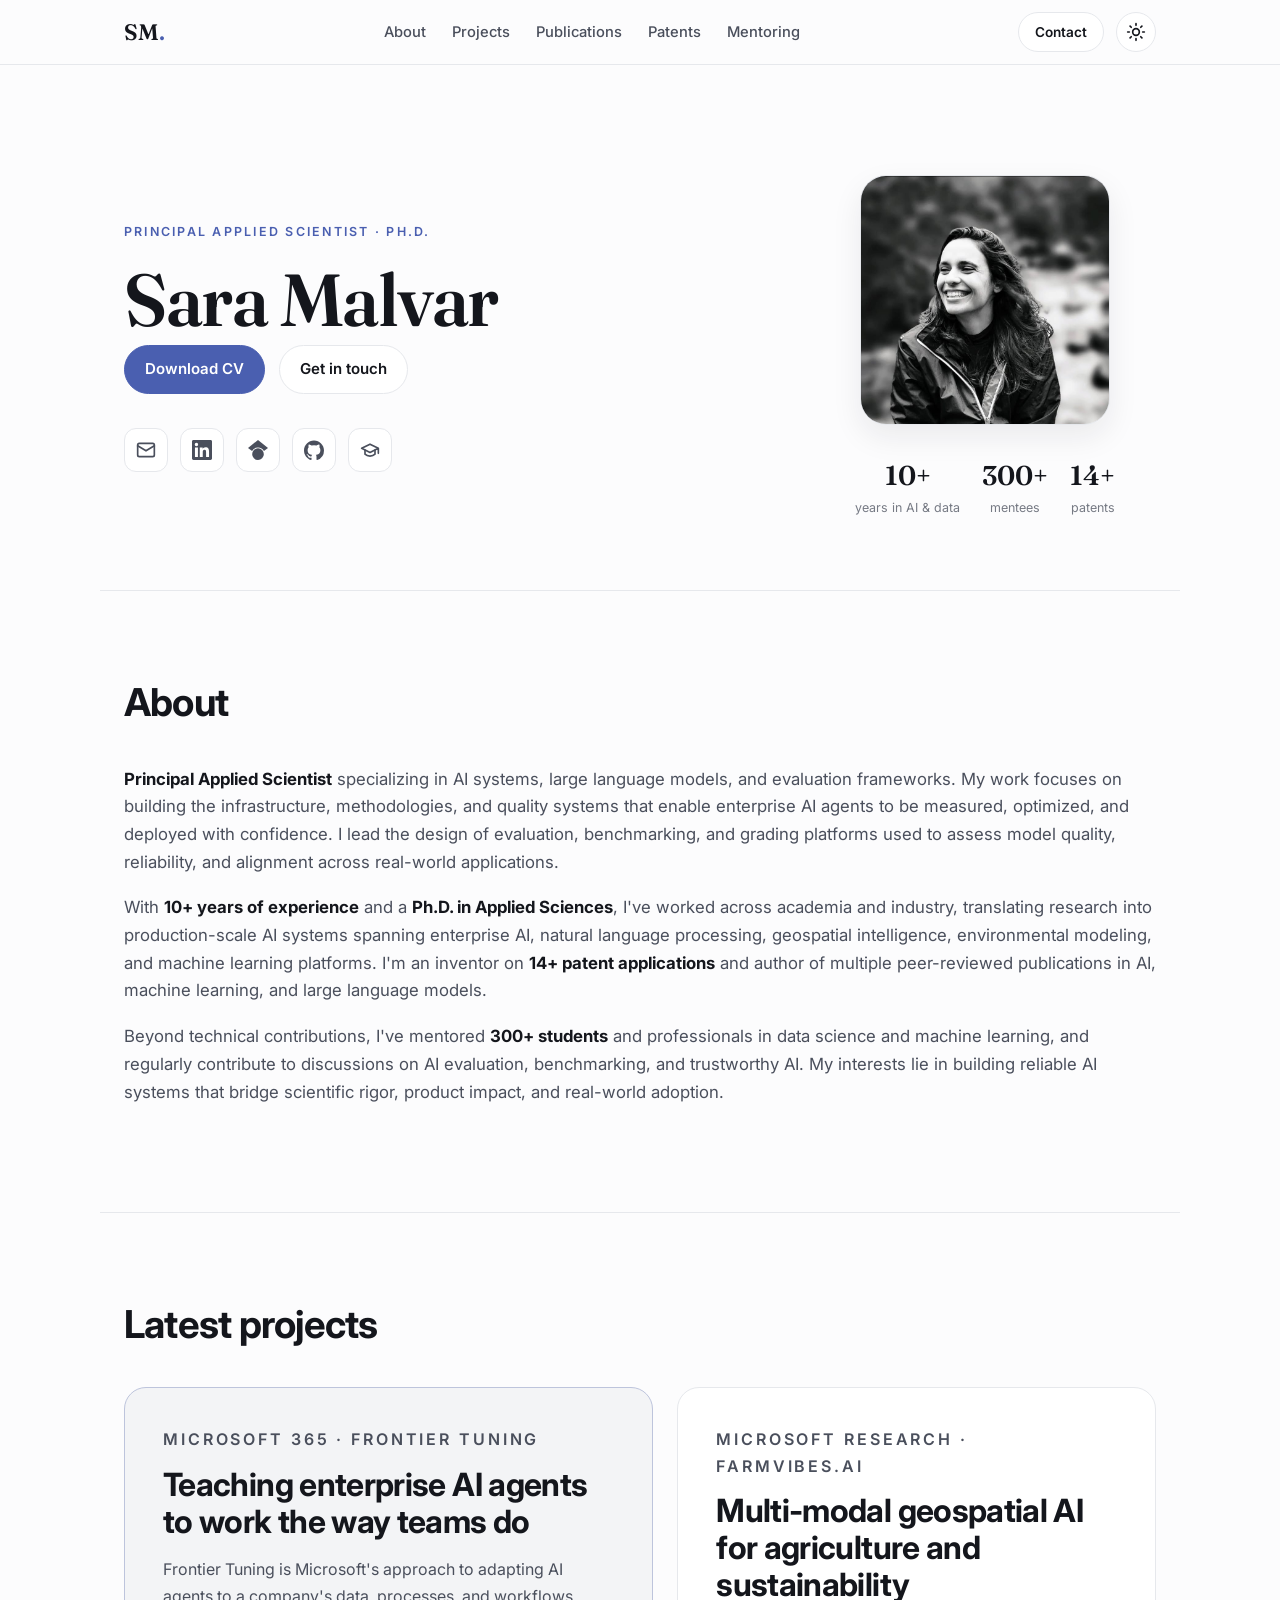
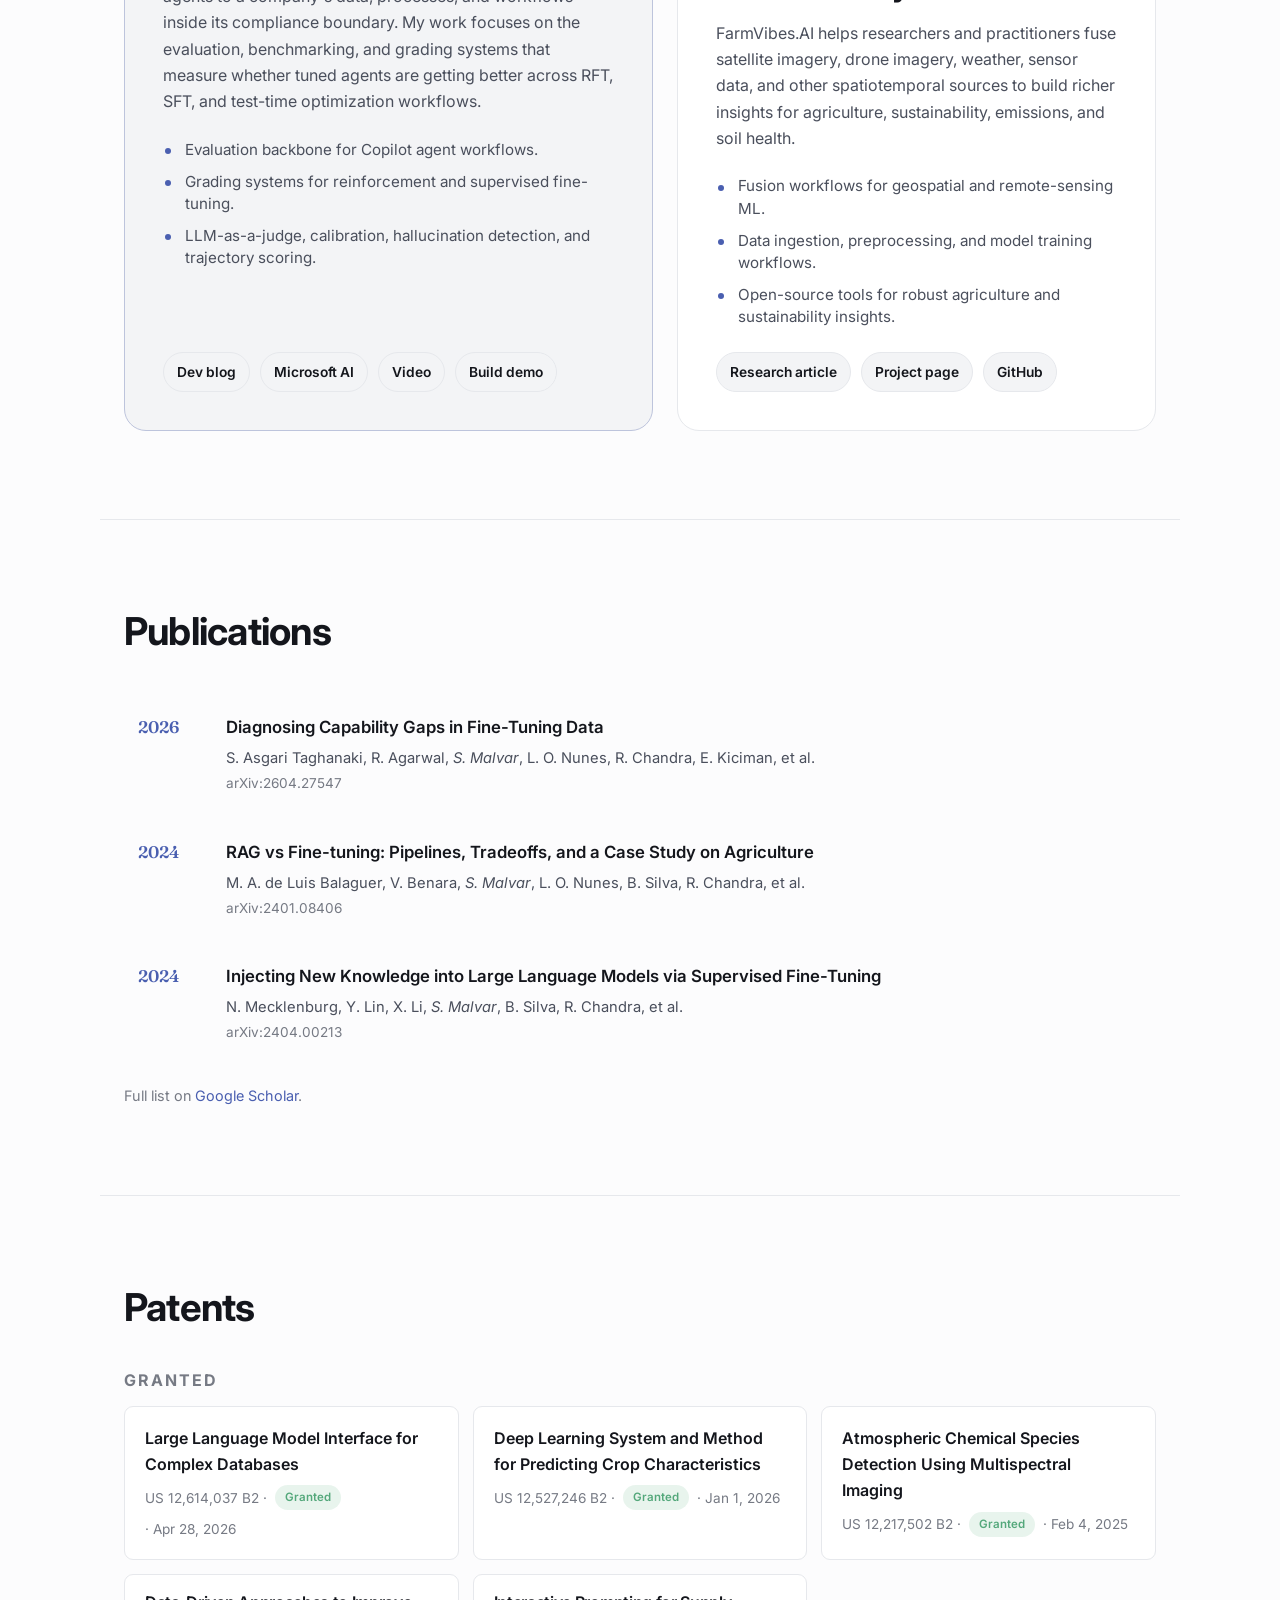
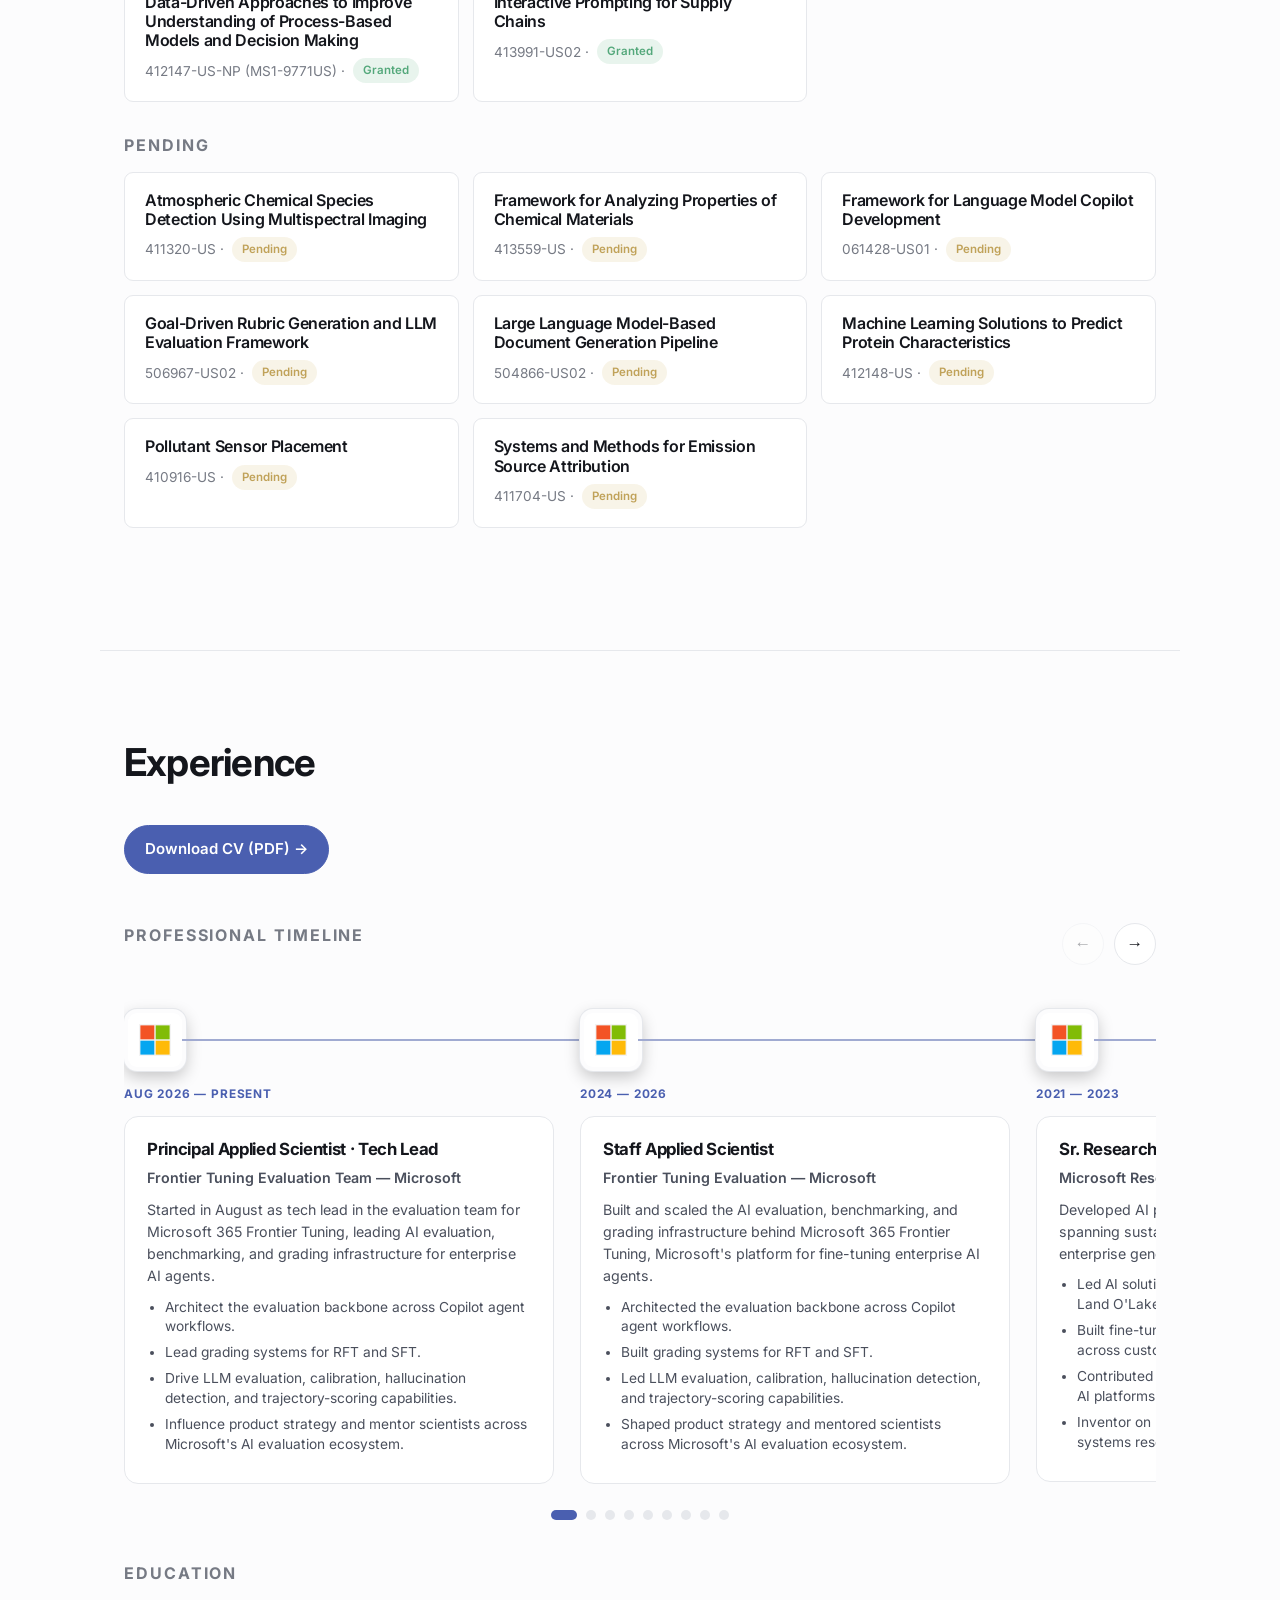
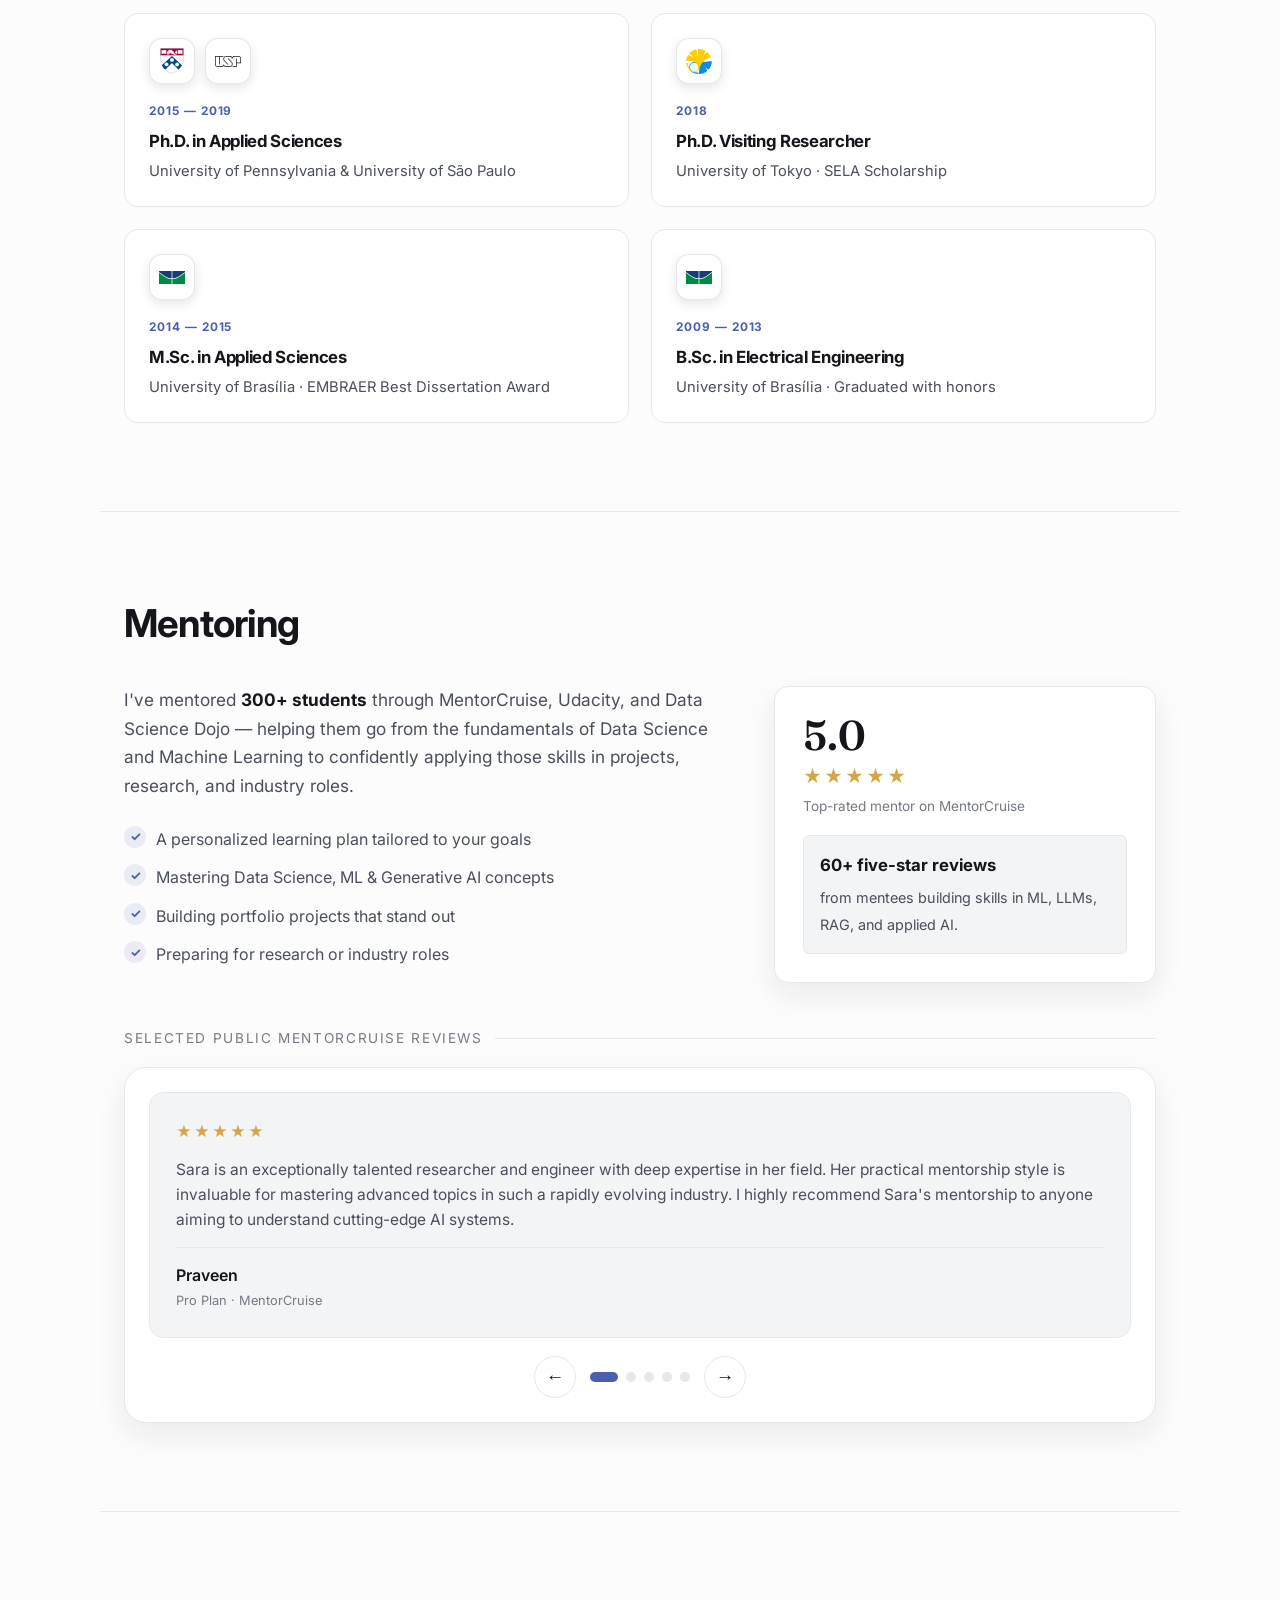
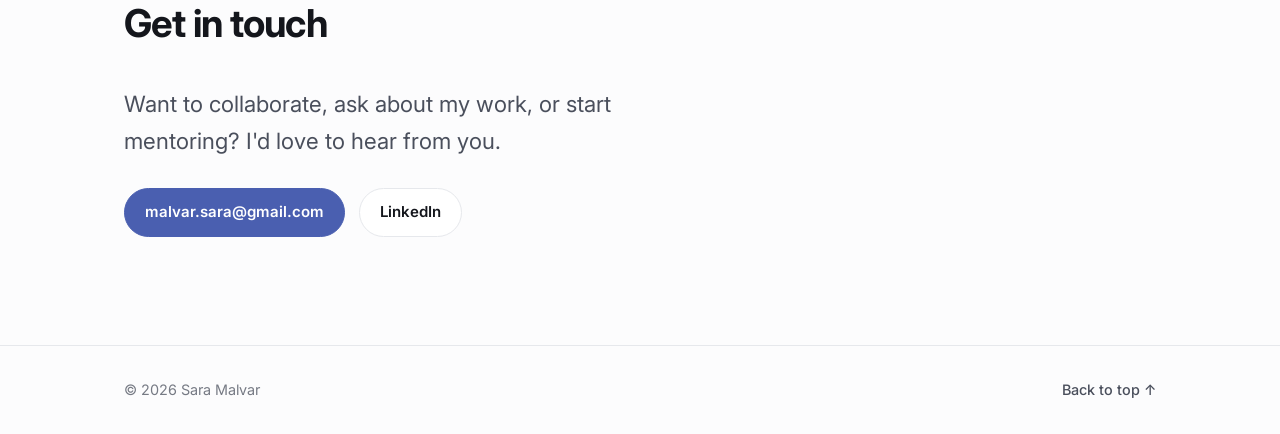
==== index.html @ 5fd1c788 "Correct role timeline dates and move two patents to granted Co-authored-by: Copilot App <223556219+C" ====
<!DOCTYPE html>
<html lang="en" data-theme="dark">
<head>
  <meta charset="UTF-8" />
  <meta name="viewport" content="width=device-width, initial-scale=1.0" />
  <meta name="google-site-verification" content="5ZPBHofm8bcnPp0My8h5XWtlugAtZluisLA1LCqNykg" />
  <title>Sara Malvar — Principal Applied Scientist, Ph.D.</title>
  <meta name="description" content="Sara Malvar, Ph.D. — Principal Applied Scientist specializing in AI systems, large language models, and evaluation frameworks. Publications, patents, and mentoring." />
  <meta name="author" content="Sara Malvar" />

  <!-- Open Graph -->
  <meta property="og:title" content="Sara Malvar — Principal Applied Scientist, Ph.D." />
  <meta property="og:description" content="Principal Applied Scientist building evaluation, benchmarking, and grading platforms for enterprise AI agents at Microsoft." />
  <meta property="og:type" content="website" />
  <meta property="og:url" content="https://saramalvar.github.io/" />

  <link rel="preconnect" href="https://fonts.googleapis.com" />
  <link rel="preconnect" href="https://fonts.gstatic.com" crossorigin />
  <link href="https://fonts.googleapis.com/css2?family=Inter:wght@400;500;600;700;800&family=Fraunces:opsz,wght@9..144,500;9..144,600&display=swap" rel="stylesheet" />
  <link rel="icon" type="image/svg+xml" href="assets/favicon.svg" />
  <link rel="stylesheet" href="styles.css" />
</head>
<body>
  <a class="skip-link" href="#main">Skip to content</a>

  <header class="nav" id="top">
    <div class="container nav__inner">
      <a href="#top" class="nav__brand">SM<span class="nav__dot">.</span></a>
      <nav class="nav__links" aria-label="Primary">
        <a href="#about">About</a>
        <a href="#projects">Projects</a>
        <a href="#publications">Publications</a>
        <a href="#patents">Patents</a>
        <a href="#mentoring">Mentoring</a>
      </nav>
      <div class="nav__actions">
        <a class="btn btn--small" href="#contact">Contact</a>
        <button id="theme-toggle" class="theme-toggle" aria-label="Toggle dark / light theme" title="Toggle theme">
          <svg class="icon-sun" viewBox="0 0 24 24" width="20" height="20" fill="none" stroke="currentColor" stroke-width="2" stroke-linecap="round"><circle cx="12" cy="12" r="4"/><path d="M12 2v2M12 20v2M2 12h2M20 12h2M4.9 4.9l1.4 1.4M17.7 17.7l1.4 1.4M19.1 4.9l-1.4 1.4M6.3 17.7l-1.4 1.4"/></svg>
          <svg class="icon-moon" viewBox="0 0 24 24" width="20" height="20" fill="none" stroke="currentColor" stroke-width="2" stroke-linecap="round" stroke-linejoin="round"><path d="M21 12.8A9 9 0 1 1 11.2 3a7 7 0 0 0 9.8 9.8z"/></svg>
        </button>
        <button id="nav-burger" class="nav__burger" aria-label="Open menu" aria-expanded="false"><span></span><span></span><span></span></button>
      </div>
    </div>
  </header>

  <main id="main">
    <!-- HERO -->
    <section class="hero container">
      <div class="hero__text">
        <p class="eyebrow">Principal Applied Scientist · Ph.D.</p>
        <h1 class="hero__title">Sara Malvar</h1>
        <div class="hero__cta">
          <a class="btn btn--primary" href="assets/SaraMalvar-Resume.pdf" target="_blank" rel="noopener">Download CV</a>
          <a class="btn" href="#contact">Get in touch</a>
        </div>
        <ul class="socials" aria-label="Social links">
          <li><a href="mailto:malvar.sara@gmail.com" title="Email" aria-label="Email">
            <svg viewBox="0 0 24 24" width="20" height="20" fill="none" stroke="currentColor" stroke-width="2" stroke-linecap="round" stroke-linejoin="round"><rect x="2" y="4" width="20" height="16" rx="2"/><path d="m2 7 10 6 10-6"/></svg></a></li>
          <li><a href="https://www.linkedin.com/in/saramalvar/" target="_blank" rel="noopener" title="LinkedIn" aria-label="LinkedIn">
            <svg viewBox="0 0 24 24" width="20" height="20" fill="currentColor"><path d="M20.45 20.45h-3.56v-5.57c0-1.33-.02-3.04-1.85-3.04-1.85 0-2.14 1.45-2.14 2.94v5.67H9.34V9h3.42v1.56h.05c.48-.9 1.64-1.85 3.37-1.85 3.6 0 4.27 2.37 4.27 5.46v6.28zM5.34 7.43a2.06 2.06 0 1 1 0-4.13 2.06 2.06 0 0 1 0 4.13zM7.12 20.45H3.55V9h3.57v11.45zM22.22 0H1.77C.79 0 0 .77 0 1.72v20.56C0 23.23.79 24 1.77 24h20.45c.98 0 1.78-.77 1.78-1.72V1.72C24 .77 23.2 0 22.22 0z"/></svg></a></li>
          <li><a href="https://scholar.google.com/citations?user=9xfCGlIAAAAJ" target="_blank" rel="noopener" title="Google Scholar" aria-label="Google Scholar">
            <svg viewBox="0 0 24 24" width="20" height="20" fill="currentColor"><path d="M12 24a7 7 0 1 1 0-14 7 7 0 0 1 0 14zm0-24L0 9.5l4.84 3.77A8 8 0 0 1 12 9a8 8 0 0 1 7.16 4.27L24 9.5z"/></svg></a></li>
          <li><a href="https://github.com/saramalvar" target="_blank" rel="noopener" title="GitHub" aria-label="GitHub">
            <svg viewBox="0 0 24 24" width="20" height="20" fill="currentColor"><path d="M12 .5C5.37.5 0 5.87 0 12.5c0 5.3 3.44 9.8 8.21 11.39.6.11.82-.26.82-.58v-2.03c-3.34.73-4.04-1.61-4.04-1.61-.55-1.39-1.34-1.76-1.34-1.76-1.09-.75.08-.73.08-.73 1.21.09 1.84 1.24 1.84 1.24 1.07 1.84 2.81 1.31 3.5 1 .11-.78.42-1.31.76-1.61-2.67-.3-5.47-1.34-5.47-5.95 0-1.31.47-2.39 1.24-3.23-.13-.31-.54-1.53.12-3.18 0 0 1.01-.32 3.3 1.23a11.5 11.5 0 0 1 6 0c2.29-1.55 3.3-1.23 3.3-1.23.66 1.65.25 2.87.12 3.18.77.84 1.23 1.92 1.23 3.23 0 4.62-2.81 5.64-5.49 5.94.43.37.81 1.1.81 2.22v3.29c0 .32.22.7.83.58A12.01 12.01 0 0 0 24 12.5C24 5.87 18.63.5 12 .5z"/></svg></a></li>
          <li><a href="https://mentorcruise.com/mentor/SaraMalvar/" target="_blank" rel="noopener" title="MentorCruise" aria-label="MentorCruise">
            <svg viewBox="0 0 24 24" width="20" height="20" fill="none" stroke="currentColor" stroke-width="2" stroke-linecap="round" stroke-linejoin="round"><path d="M22 10v6M2 10l10-5 10 5-10 5z"/><path d="M6 12v5c3 3 9 3 12 0v-5"/></svg></a></li>
        </ul>
      </div>
      <div class="hero__media">
        <div class="avatar">
          <img src="assets/prof_pic.jpg" alt="Sara Malvar" onerror="this.style.display='none';this.parentNode.classList.add('avatar--placeholder')" />
          <span class="avatar__fallback">SM</span>
        </div>
        <ul class="stats">
          <li><strong>10+</strong><span>years in AI &amp; data</span></li>
          <li><strong>300+</strong><span>mentees</span></li>
          <li><strong>14+</strong><span>patents</span></li>
        </ul>
      </div>
    </section>

    <!-- ABOUT -->
    <section id="about" class="section container">
      <div class="section__head">
        <h2>About</h2>
      </div>
      <div class="about">
        <div class="about__lead">
          <p>
            <strong>Principal Applied Scientist</strong> specializing in AI systems, large language
            models, and evaluation frameworks. My work focuses on building the
            infrastructure, methodologies, and quality systems that enable enterprise AI
            agents to be measured, optimized, and deployed with confidence. I lead the
            design of evaluation, benchmarking, and grading platforms used to assess model
            quality, reliability, and alignment across real-world applications.
          </p>
          <p>
            With <strong>10+ years of experience</strong> and a <strong>Ph.D. in Applied
            Sciences</strong>, I've worked across academia and industry, translating
            research into production-scale AI systems spanning enterprise AI, natural
            language processing, geospatial intelligence, environmental modeling, and
            machine learning platforms. I'm an inventor on <strong>14+ patent
            applications</strong> and author of multiple peer-reviewed publications in AI,
            machine learning, and large language models.
          </p>
          <p>
            Beyond technical contributions, I've mentored <strong>300+ students</strong>
            and professionals in data science and machine learning, and regularly
            contribute to discussions on AI evaluation, benchmarking, and trustworthy AI.
            My interests lie in building reliable AI systems that bridge scientific rigor,
            product impact, and real-world adoption.
          </p>
        </div>
      </div>
    </section>

    <!-- PROJECTS -->
    <section id="projects" class="section container">
      <div class="section__head">
        <h2>Latest projects</h2>
      </div>
      <div class="project-showcase">
        <article class="project-card project-card--primary">
          <p class="eyebrow">Microsoft 365 · Frontier Tuning</p>
          <h3>Teaching enterprise AI agents to work the way teams do</h3>
          <p>
            Frontier Tuning is Microsoft's approach to adapting AI agents to a company's
            data, processes, and workflows inside its compliance boundary. My work focuses
            on the evaluation, benchmarking, and grading systems that measure whether tuned
            agents are getting better across RFT, SFT, and test-time optimization workflows.
          </p>
          <ul class="project-card__bullets">
            <li>Evaluation backbone for Copilot agent workflows.</li>
            <li>Grading systems for reinforcement and supervised fine-tuning.</li>
            <li>LLM-as-a-judge, calibration, hallucination detection, and trajectory scoring.</li>
          </ul>
          <div class="project-card__links">
            <a href="https://devblogs.microsoft.com/microsoft365dev/frontier-tuning-teaching-ai-to-work-the-way-you-do/" target="_blank" rel="noopener">Dev blog</a>
            <a href="https://microsoft.ai/models/microsoft-frontier-tuning/" target="_blank" rel="noopener">Microsoft AI</a>
            <a href="https://www.youtube.com/watch?v=I-ej54mJHJk" target="_blank" rel="noopener">Video</a>
            <a href="https://www.youtube.com/watch?v=4-nrs2MvZzA&t=53s" target="_blank" rel="noopener">Build demo</a>
          </div>
        </article>

        <article class="project-card">
          <p class="eyebrow">Microsoft Research · FarmVibes.AI</p>
          <h3>Multi-modal geospatial AI for agriculture and sustainability</h3>
          <p>
            FarmVibes.AI helps researchers and practitioners fuse satellite imagery,
            drone imagery, weather, sensor data, and other spatiotemporal sources to
            build richer insights for agriculture, sustainability, emissions, and soil
            health.
          </p>
          <ul class="project-card__bullets">
            <li>Fusion workflows for geospatial and remote-sensing ML.</li>
            <li>Data ingestion, preprocessing, and model training workflows.</li>
            <li>Open-source tools for robust agriculture and sustainability insights.</li>
          </ul>
          <div class="project-card__links">
            <a href="https://www.microsoft.com/en-us/research/articles/farmvibes-ai/" target="_blank" rel="noopener">Research article</a>
            <a href="https://www.microsoft.com/en-us/research/project/project-farmvibes/" target="_blank" rel="noopener">Project page</a>
            <a href="https://github.com/microsoft/farmvibes-ai" target="_blank" rel="noopener">GitHub</a>
          </div>
        </article>
      </div>
    </section>

    <!-- PUBLICATIONS -->
    <section id="publications" class="section container">
      <div class="section__head">
        <h2>Publications</h2>
      </div>
      <ol class="pubs" reversed>
        <li class="pub">
          <span class="pub__year">2026</span>
          <div class="pub__body">
            <a class="pub__title" href="https://doi.org/10.48550/arXiv.2604.27547" target="_blank" rel="noopener">Diagnosing Capability Gaps in Fine-Tuning Data</a>
            <p class="pub__authors">S. Asgari Taghanaki, R. Agarwal, <em>S. Malvar</em>, L. O. Nunes, R. Chandra, E. Kiciman, et al.</p>
            <p class="pub__venue">arXiv:2604.27547</p>
          </div>
        </li>
        <li class="pub">
          <span class="pub__year">2024</span>
          <div class="pub__body">
            <a class="pub__title" href="https://doi.org/10.48550/arXiv.2401.08406" target="_blank" rel="noopener">RAG vs Fine-tuning: Pipelines, Tradeoffs, and a Case Study on Agriculture</a>
            <p class="pub__authors">M. A. de Luis Balaguer, V. Benara, <em>S. Malvar</em>, L. O. Nunes, B. Silva, R. Chandra, et al.</p>
            <p class="pub__venue">arXiv:2401.08406</p>
          </div>
        </li>
        <li class="pub">
          <span class="pub__year">2024</span>
          <div class="pub__body">
            <a class="pub__title" href="https://doi.org/10.48550/arXiv.2404.00213" target="_blank" rel="noopener">Injecting New Knowledge into Large Language Models via Supervised Fine-Tuning</a>
            <p class="pub__authors">N. Mecklenburg, Y. Lin, X. Li, <em>S. Malvar</em>, B. Silva, R. Chandra, et al.</p>
            <p class="pub__venue">arXiv:2404.00213</p>
          </div>
        </li>
      </ol>
      <p class="muted">Full list on <a href="https://scholar.google.com/citations?user=9xfCGlIAAAAJ" target="_blank" rel="noopener">Google Scholar</a>.</p>
    </section>

    <!-- PATENTS -->
    <section id="patents" class="section container">
      <div class="section__head">
        <h2>Patents</h2>
      </div>
      <div class="patents-group">
        <h3 class="patents-group__title">Granted</h3>
        <ul class="patents">
          <li class="patent">
            <a class="patent__title" href="https://patents.google.com/patent/US12614037B2/en" target="_blank" rel="noopener">Large Language Model Interface for Complex Databases</a>
            <p class="patent__meta">US 12,614,037 B2 · <span class="badge">Granted</span> · Apr 28, 2026</p>
          </li>
          <li class="patent">
            <a class="patent__title" href="https://patents.google.com/patent/US12527246B2/en" target="_blank" rel="noopener">Deep Learning System and Method for Predicting Crop Characteristics</a>
            <p class="patent__meta">US 12,527,246 B2 · <span class="badge">Granted</span> · Jan 1, 2026</p>
          </li>
          <li class="patent">
            <a class="patent__title" href="https://patents.google.com/patent/US12217502B2/en" target="_blank" rel="noopener">Atmospheric Chemical Species Detection Using Multispectral Imaging</a>
            <p class="patent__meta">US 12,217,502 B2 · <span class="badge">Granted</span> · Feb 4, 2025</p>
          </li>
          <li class="patent">
            <h3 class="patent__title">Data-Driven Approaches to Improve Understanding of Process-Based Models and Decision Making</h3>
            <p class="patent__meta">412147-US-NP (MS1-9771US) · <span class="badge">Granted</span></p>
          </li>
          <li class="patent">
            <h3 class="patent__title">Interactive Prompting for Supply Chains</h3>
            <p class="patent__meta">413991-US02 · <span class="badge">Granted</span></p>
          </li>
        </ul>
      </div>

      <div class="patents-group">
        <h3 class="patents-group__title">Pending</h3>
        <ul class="patents">
          <li class="patent">
            <h3 class="patent__title">Atmospheric Chemical Species Detection Using Multispectral Imaging</h3>
            <p class="patent__meta">411320-US · <span class="badge badge--pending">Pending</span></p>
          </li>
          <li class="patent">
            <h3 class="patent__title">Framework for Analyzing Properties of Chemical Materials</h3>
            <p class="patent__meta">413559-US · <span class="badge badge--pending">Pending</span></p>
          </li>
          <li class="patent">
            <h3 class="patent__title">Framework for Language Model Copilot Development</h3>
            <p class="patent__meta">061428-US01 · <span class="badge badge--pending">Pending</span></p>
          </li>
          <li class="patent">
            <h3 class="patent__title">Goal-Driven Rubric Generation and LLM Evaluation Framework</h3>
            <p class="patent__meta">506967-US02 · <span class="badge badge--pending">Pending</span></p>
          </li>
          <li class="patent">
            <h3 class="patent__title">Large Language Model-Based Document Generation Pipeline</h3>
            <p class="patent__meta">504866-US02 · <span class="badge badge--pending">Pending</span></p>
          </li>
          <li class="patent">
            <h3 class="patent__title">Machine Learning Solutions to Predict Protein Characteristics</h3>
            <p class="patent__meta">412148-US · <span class="badge badge--pending">Pending</span></p>
          </li>
          <li class="patent">
            <h3 class="patent__title">Pollutant Sensor Placement</h3>
            <p class="patent__meta">410916-US · <span class="badge badge--pending">Pending</span></p>
          </li>
          <li class="patent">
            <h3 class="patent__title">Systems and Methods for Emission Source Attribution</h3>
            <p class="patent__meta">411704-US · <span class="badge badge--pending">Pending</span></p>
          </li>
        </ul>
      </div>
    </section>

    <!-- EXPERIENCE -->
    <section id="cv" class="section container">
      <div class="section__head">
        <h2>Experience</h2>
      </div>
      <a class="btn btn--primary cv__download" href="assets/SaraMalvar-Resume.pdf" target="_blank" rel="noopener">Download CV (PDF) →</a>

      <div class="experience-slider" data-experience-slider>
        <div class="experience-slider__top">
          <h3 class="cv__subhead">Professional timeline</h3>
          <div class="experience-slider__controls" aria-label="Experience timeline controls">
            <button class="timeline-btn" type="button" data-slider-prev aria-label="Previous experience">←</button>
            <button class="timeline-btn" type="button" data-slider-next aria-label="Next experience">→</button>
          </div>
        </div>
        <div class="experience-slider__viewport" tabindex="0" aria-label="Scrollable experience timeline">
          <div class="experience-slider__track">
            <article class="experience-slide">
              <div class="experience-slide__marker"><span class="logo-chip"><img src="assets/logos/microsoft.svg" alt="Microsoft logo" /></span></div>
              <span class="experience-slide__date">Aug 2026 — Present</span>
              <div class="experience-slide__card">
                <h3>Principal Applied Scientist · Tech Lead</h3>
                <p class="experience-slide__org">Frontier Tuning Evaluation Team — Microsoft</p>
                <p>Started in August as tech lead in the evaluation team for Microsoft 365 Frontier Tuning, leading AI evaluation, benchmarking, and grading infrastructure for enterprise AI agents.</p>
                <ul class="experience-slide__bullets">
                  <li>Architect the evaluation backbone across Copilot agent workflows.</li>
                  <li>Lead grading systems for RFT and SFT.</li>
                  <li>Drive LLM evaluation, calibration, hallucination detection, and trajectory-scoring capabilities.</li>
                  <li>Influence product strategy and mentor scientists across Microsoft's AI evaluation ecosystem.</li>
                </ul>
              </div>
            </article>
            <article class="experience-slide">
              <div class="experience-slide__marker"><span class="logo-chip"><img src="assets/logos/microsoft.svg" alt="Microsoft logo" /></span></div>
              <span class="experience-slide__date">2024 — 2026</span>
              <div class="experience-slide__card">
                <h3>Staff Applied Scientist</h3>
                <p class="experience-slide__org">Frontier Tuning Evaluation — Microsoft</p>
                <p>Built and scaled the AI evaluation, benchmarking, and grading infrastructure behind Microsoft 365 Frontier Tuning, Microsoft's platform for fine-tuning enterprise AI agents.</p>
                <ul class="experience-slide__bullets">
                  <li>Architected the evaluation backbone across Copilot agent workflows.</li>
                  <li>Built grading systems for RFT and SFT.</li>
                  <li>Led LLM evaluation, calibration, hallucination detection, and trajectory-scoring capabilities.</li>
                  <li>Shaped product strategy and mentored scientists across Microsoft's AI evaluation ecosystem.</li>
                </ul>
              </div>
            </article>
            <article class="experience-slide">
              <div class="experience-slide__marker"><span class="logo-chip"><img src="assets/logos/microsoft.svg" alt="Microsoft Research logo" /></span></div>
              <span class="experience-slide__date">2021 — 2023</span>
              <div class="experience-slide__card">
                <h3>Sr. Research Software Development Engineer</h3>
                <p class="experience-slide__org">Microsoft Research</p>
                <p>Developed AI platforms and machine learning solutions spanning sustainability, scientific discovery, and enterprise generative AI.</p>
                <ul class="experience-slide__bullets">
                  <li>Led AI solutions for Dow Chemical, ITC, Unilever, and Land O'Lakes.</li>
                  <li>Built fine-tuning, RAG, and evaluation systems adopted across customer engagements.</li>
                  <li>Contributed to FarmVibes.AI and large-scale geospatial AI platforms.</li>
                  <li>Inventor on patents and author of peer-reviewed AI systems research.</li>
                </ul>
              </div>
            </article>
            <article class="experience-slide">
              <div class="experience-slide__marker"><span class="logo-chip"><img src="assets/logos/rcgi-mark.png" alt="RCGI logo" /></span></div>
              <span class="experience-slide__date">Jul 2019 — Aug 2021</span>
              <div class="experience-slide__card">
                <h3>Postdoctoral Researcher</h3>
                <p class="experience-slide__org">Research Centre for Gas Innovation</p>
                <p>Applied ML across energy, environment, and materials research: materials discovery, NLP for energy-policy sentiment, seismic imaging, sensor data, and bioprocess optimization. Mentored junior researchers.</p>
              </div>
            </article>
            <article class="experience-slide">
              <div class="experience-slide__marker"><span class="logo-chip"><img src="assets/logos/udacity.svg" alt="Udacity logo" /></span></div>
              <span class="experience-slide__date">2018 — Aug 2024</span>
              <div class="experience-slide__card">
                <h3>Data Science &amp; ML Instructor</h3>
                <p class="experience-slide__org">Udacity · Awari · Alura</p>
                <p>Taught and mentored 300+ students and professionals across ML, deep learning, applied LLMs, and 9 Udacity nanodegrees, plus live webinars and cohort-based instruction.</p>
              </div>
            </article>
            <article class="experience-slide">
              <div class="experience-slide__marker"><span class="logo-chip"><img src="assets/logos/datasciencedojo.png" alt="Data Science Dojo logo" /></span></div>
              <span class="experience-slide__date">2020 — 2024</span>
              <div class="experience-slide__card">
                <h3>Data Science &amp; ML Mentor / Instructor</h3>
                <p class="experience-slide__org">Data Science Dojo</p>
                <p>Mentored and instructed learners in Data Science and Machine Learning courses, helping professionals build practical foundations and apply ML concepts with confidence.</p>
              </div>
            </article>
            <article class="experience-slide">
              <div class="experience-slide__marker"><span class="logo-chip"><img src="assets/logos/tokyo.svg" alt="University of Tokyo logo" /></span></div>
              <span class="experience-slide__date">2018</span>
              <div class="experience-slide__card">
                <h3>Visiting Researcher</h3>
                <p class="experience-slide__org">University of Tokyo · SELA Scholarship</p>
                <p>Conducted international doctoral research in a highly collaborative academic environment, extending the technical depth and global scope of her applied-science research agenda.</p>
              </div>
            </article>
            <article class="experience-slide">
              <div class="experience-slide__marker"><span class="logo-chip"><img src="assets/logos/upenn.svg" alt="University of Pennsylvania logo" /></span></div>
              <span class="experience-slide__date">2015 — 2019</span>
              <div class="experience-slide__card">
                <h3>Ph.D. Researcher</h3>
                <p class="experience-slide__org">University of Pennsylvania · University of São Paulo</p>
                <p>Advanced machine learning and computational research across applied-science problems, bridging academic rigor with production-oriented modeling practices and cross-institution collaboration.</p>
              </div>
            </article>
            <article class="experience-slide">
              <div class="experience-slide__marker"><span class="logo-chip"><img src="assets/logos/ibm.svg" alt="IBM logo" /></span></div>
              <span class="experience-slide__date">Pre-2019</span>
              <div class="experience-slide__card">
                <h3>Technical Specialist – Data Infrastructure for AI &amp; Analytics</h3>
                <p class="experience-slide__org">IBM</p>
                <p>Worked on applied data science and AI initiatives before Microsoft, building experience across analytics, machine learning, and industry-facing technical problem solving.</p>
              </div>
            </article>
          </div>
        </div>
        <div class="experience-slider__dots" data-slider-dots aria-label="Experience timeline pagination"></div>
      </div>

      <h3 class="cv__subhead">Education</h3>
      <div class="edu">
        <article class="edu__card">
          <div class="edu__logos">
            <span class="logo-chip"><img src="assets/logos/upenn.svg" alt="University of Pennsylvania logo" /></span>
            <span class="logo-chip"><img src="assets/logos/usp.svg" alt="University of São Paulo logo" /></span>
          </div>
          <div class="edu__body">
            <span class="edu__years">2015 — 2019</span>
            <h3>Ph.D. in Applied Sciences</h3>
            <p>University of Pennsylvania &amp; University of São Paulo</p>
          </div>
        </article>
        <article class="edu__card">
          <div class="edu__logos">
            <span class="logo-chip"><img src="assets/logos/tokyo.svg" alt="University of Tokyo logo" /></span>
          </div>
          <div class="edu__body">
            <span class="edu__years">2018</span>
            <h3>Ph.D. Visiting Researcher</h3>
            <p>University of Tokyo · SELA Scholarship</p>
          </div>
        </article>
        <article class="edu__card">
          <div class="edu__logos">
            <span class="logo-chip"><img src="assets/logos/unb.svg" alt="University of Brasília logo" /></span>
          </div>
          <div class="edu__body">
            <span class="edu__years">2014 — 2015</span>
            <h3>M.Sc. in Applied Sciences</h3>
            <p>University of Brasília · EMBRAER Best Dissertation Award</p>
          </div>
        </article>
        <article class="edu__card">
          <div class="edu__logos">
            <span class="logo-chip"><img src="assets/logos/unb.svg" alt="University of Brasília logo" /></span>
          </div>
          <div class="edu__body">
            <span class="edu__years">2009 — 2013</span>
            <h3>B.Sc. in Electrical Engineering</h3>
            <p>University of Brasília · Graduated with honors</p>
          </div>
        </article>
      </div>
    </section>

    <!-- MENTORING -->
    <section id="mentoring" class="section container">
      <div class="section__head">
        <h2>Mentoring</h2>
      </div>
      <div class="mentoring">
        <div class="mentoring__text">
          <p>
            I've mentored <strong>300+ students</strong> through MentorCruise, Udacity, and
            Data Science Dojo — helping them go from the fundamentals of Data Science and
            Machine Learning to confidently applying those skills in projects, research, and
            industry roles.
          </p>
          <ul class="check">
            <li>A personalized learning plan tailored to your goals</li>
            <li>Mastering Data Science, ML &amp; Generative AI concepts</li>
            <li>Building portfolio projects that stand out</li>
            <li>Preparing for research or industry roles</li>
          </ul>
        </div>
        <aside class="mentoring__cta" aria-label="MentorCruise rating summary">
          <div class="rating">
            <span class="rating__score">5.0</span>
            <span class="rating__stars" aria-hidden="true">★★★★★</span>
            <span class="rating__label">Top-rated mentor on MentorCruise</span>
          </div>
          <div class="rating__proof">
            <strong>60+ five-star reviews</strong>
            <span>from mentees building skills in ML, LLMs, RAG, and applied AI.</span>
          </div>
        </aside>
      </div>

      <div class="testimonials__intro">
        <span>Selected public MentorCruise reviews</span>
      </div>
      <div class="reviews-carousel" data-reviews-carousel aria-label="Selected public MentorCruise reviews" aria-roledescription="carousel">
        <div class="reviews-carousel__viewport">
          <div class="testimonials reviews-carousel__track">
            <figure class="testimonial reviews-carousel__slide">
              <div class="testimonial__stars" aria-label="5 out of 5 stars">★★★★★</div>
              <blockquote>Sara is an exceptionally talented researcher and engineer with deep expertise in her field. Her practical mentorship style is invaluable for mastering advanced topics in such a rapidly evolving industry. I highly recommend Sara's mentorship to anyone aiming to understand cutting-edge AI systems.</blockquote>
              <figcaption><span class="testimonial__name">Praveen</span><span class="testimonial__role">Pro Plan · MentorCruise</span></figcaption>
            </figure>
            <figure class="testimonial reviews-carousel__slide">
              <div class="testimonial__stars" aria-label="5 out of 5 stars">★★★★★</div>
              <blockquote>Sara is a great mentor. If you want to understand the whole LLM and AI engineering space, you're in good hands. She really knows her way around prompt engineering, RAG, evaluations, and agents pipelines.</blockquote>
              <figcaption><span class="testimonial__name">Maximilian</span><span class="testimonial__role">Product Manager · MentorCruise</span></figcaption>
            </figure>
            <figure class="testimonial reviews-carousel__slide">
              <div class="testimonial__stars" aria-label="5 out of 5 stars">★★★★★</div>
              <blockquote>Sara was an absolutely fantastic mentor. She is a true expert in machine learning and RAG systems and went above and beyond in helping me work through challenging engineering constraints and push a project to completion.</blockquote>
              <figcaption><span class="testimonial__name">Francis</span><span class="testimonial__role">Pro Plan · MentorCruise</span></figcaption>
            </figure>
            <figure class="testimonial reviews-carousel__slide">
              <div class="testimonial__stars" aria-label="5 out of 5 stars">★★★★★</div>
              <blockquote>Sara is an outstanding data science mentor. She helped me through my upskilling, job search, and acceptance negotiation. Now happy in my new job in large part thanks to her.</blockquote>
              <figcaption><span class="testimonial__name">Luka</span><span class="testimonial__role">Standard Plan · MentorCruise</span></figcaption>
            </figure>
            <figure class="testimonial reviews-carousel__slide">
              <div class="testimonial__stars" aria-label="5 out of 5 stars">★★★★★</div>
              <blockquote>Sara is a great Mentor. She has the knowledge, the patience, and I am sure she will help other people to achieve their goals. When I come back, I am not even thinking about searching for a different person, she will be my choice!</blockquote>
              <figcaption><span class="testimonial__name">Tulio</span><span class="testimonial__role">Lite Plan · MentorCruise</span></figcaption>
            </figure>
          </div>
        </div>
        <div class="reviews-carousel__controls" aria-label="Review carousel controls">
          <button class="reviews-carousel__button" type="button" data-review-prev aria-label="Show previous review">←</button>
          <div class="reviews-carousel__dots" data-review-dots aria-label="Choose a review"></div>
          <button class="reviews-carousel__button" type="button" data-review-next aria-label="Show next review">→</button>
        </div>
      </div>
    </section>

    <!-- CONTACT -->
    <section id="contact" class="section container">
      <div class="section__head">
        <h2>Get in touch</h2>
      </div>
      <p class="contact__lead">
        Want to collaborate, ask about my work, or start mentoring? I'd love to hear from you.
      </p>
      <div class="contact__actions">
        <a class="btn btn--primary" href="mailto:malvar.sara@gmail.com">malvar.sara@gmail.com</a>
        <a class="btn" href="https://www.linkedin.com/in/saramalvar/" target="_blank" rel="noopener">LinkedIn</a>
      </div>
    </section>
  </main>

  <footer class="footer">
    <div class="container footer__inner">
      <p>© <span id="year"></span> Sara Malvar</p>
      <a href="#top" class="footer__top">Back to top ↑</a>
    </div>
  </footer>

  <script src="script.js"></script>
</body>
</html>
---- styles.css ----
/* ============================================================
   Sara Malvar — personal site
   Modern minimal · dark/light · blue accent
   ============================================================ */

:root {
  --radius: 14px;
  --radius-sm: 9px;
  --maxw: 1080px;
  --font-sans: "Inter", system-ui, -apple-system, "Segoe UI", Roboto, sans-serif;
  --font-display: "Fraunces", Georgia, "Times New Roman", serif;
  --transition: 0.25s ease;
  /* fallbacks (themes override these) */
  --accent: #4a5fb0;
  --accent-soft: rgba(74, 95, 176, 0.10);
  --accent-hover: #3d5099;
  --accent-contrast: #ffffff;
}

/* ---- Dark (default) ---- */
[data-theme="dark"] {
  --bg: #0f1012;
  --bg-soft: #15161b;
  --card: #181a1f;
  --border: #272a32;
  --text: #e9eaed;
  --text-soft: #a4a8b2;
  --text-muted: #71747d;
  --accent: #7f91cf;
  --accent-soft: rgba(127, 145, 207, 0.12);
  --accent-hover: #909fd8;
  --accent-contrast: #11131a;
  --shadow: 0 12px 30px rgba(0, 0, 0, 0.30);
}

/* ---- Light ---- */
[data-theme="light"] {
  --bg: #fcfcfd;
  --bg-soft: #f3f4f6;
  --card: #ffffff;
  --border: #e6e8ec;
  --text: #14161c;
  --text-soft: #4a4f5c;
  --text-muted: #767a84;
  --accent: #4a5fb0;
  --accent-soft: rgba(74, 95, 176, 0.10);
  --accent-hover: #3d5099;
  --accent-contrast: #ffffff;
  --shadow: 0 12px 30px rgba(20, 25, 40, 0.08);
}

* { box-sizing: border-box; margin: 0; padding: 0; }

html { scroll-behavior: smooth; scroll-padding-top: 84px; }

body {
  font-family: var(--font-sans);
  background: var(--bg);
  color: var(--text);
  line-height: 1.65;
  -webkit-font-smoothing: antialiased;
  transition: background var(--transition), color var(--transition);
  overflow-x: hidden;
}

.container { width: 100%; max-width: var(--maxw); margin: 0 auto; padding: 0 24px; }

a { color: var(--accent); text-decoration: none; transition: color var(--transition); }
a:hover { color: var(--accent-hover); }

h1, h2, h3 { line-height: 1.2; font-weight: 700; letter-spacing: -0.02em; }

.skip-link {
  position: absolute; left: -999px; top: 0; background: var(--accent); color: #fff;
  padding: 10px 16px; border-radius: 0 0 8px 0; z-index: 1000;
}
.skip-link:focus { left: 0; color: #fff; }

/* ---------------- Buttons ---------------- */
.btn {
  display: inline-flex; align-items: center; gap: 8px;
  padding: 11px 20px; border-radius: 999px;
  font-weight: 600; font-size: 0.94rem;
  border: 1px solid var(--border); background: var(--card); color: var(--text);
  cursor: pointer; transition: all var(--transition); white-space: nowrap;
}
.btn:hover { border-color: var(--accent); color: var(--accent); transform: translateY(-2px); }
.btn--primary { background: var(--accent); border-color: var(--accent); color: var(--accent-contrast); }
.btn--primary:hover { background: var(--accent-hover); border-color: var(--accent-hover); color: var(--accent-contrast); }
.btn--small { padding: 8px 16px; font-size: 0.85rem; }

/* ---------------- Nav ---------------- */
.nav {
  position: sticky; top: 0; z-index: 100;
  backdrop-filter: saturate(160%) blur(12px);
  background: color-mix(in srgb, var(--bg) 82%, transparent);
  border-bottom: 1px solid var(--border);
}
.nav__inner { display: flex; align-items: center; justify-content: space-between; height: 64px; gap: 16px; }
.nav__brand { font-family: var(--font-display); font-weight: 600; font-size: 1.4rem; color: var(--text); letter-spacing: 0; }
.nav__dot { color: var(--accent); }
.nav__links { display: flex; gap: 26px; }
.nav__links a { color: var(--text-soft); font-weight: 500; font-size: 0.92rem; position: relative; }
.nav__links a:hover { color: var(--text); }
.nav__links a::after {
  content: ""; position: absolute; left: 0; bottom: -6px; width: 0; height: 2px;
  background: var(--accent); border-radius: 2px; transition: width var(--transition);
}
.nav__links a:hover::after { width: 100%; }
.nav__actions { display: flex; align-items: center; gap: 12px; }

.theme-toggle {
  display: grid; place-items: center; width: 40px; height: 40px;
  border-radius: 50%; border: 1px solid var(--border); background: var(--card);
  color: var(--text); cursor: pointer; transition: all var(--transition);
}
.theme-toggle:hover { border-color: var(--accent); color: var(--accent); }
.icon-sun { display: none; }
[data-theme="light"] .icon-sun { display: block; }
[data-theme="light"] .icon-moon { display: none; }

.nav__burger { display: none; flex-direction: column; gap: 5px; width: 40px; height: 40px;
  align-items: center; justify-content: center; background: var(--card);
  border: 1px solid var(--border); border-radius: 10px; cursor: pointer; }
.nav__burger span { width: 18px; height: 2px; background: var(--text); border-radius: 2px; transition: var(--transition); }

/* ---------------- Hero ---------------- */
.hero {
  display: grid; grid-template-columns: 1.3fr 0.7fr; gap: 56px; align-items: center;
  padding: clamp(56px, 9vw, 110px) 24px clamp(40px, 6vw, 72px);
}
.eyebrow {
  text-transform: uppercase; letter-spacing: 0.18em; font-size: 0.78rem; font-weight: 600;
  color: var(--accent); margin-bottom: 14px;
}
.hero__title { font-family: var(--font-display); font-size: clamp(2.8rem, 7vw, 4.6rem); font-weight: 600; }
.hero__lead { font-size: clamp(1.05rem, 2.2vw, 1.3rem); color: var(--text-soft); margin: 20px 0 30px; max-width: 32ch; }
.hero__lead strong { color: var(--text); font-weight: 600; }
.hero__cta { display: flex; flex-wrap: wrap; gap: 14px; }

.socials { list-style: none; display: flex; gap: 12px; margin-top: 34px; }
.socials a {
  display: grid; place-items: center; width: 44px; height: 44px; border-radius: 12px;
  border: 1px solid var(--border); background: var(--card); color: var(--text-soft);
  transition: all var(--transition);
}
.socials a:hover { color: var(--accent); border-color: var(--accent); transform: translateY(-3px); }

.hero__media { display: flex; flex-direction: column; align-items: center; gap: 28px; }
.avatar {
  position: relative; width: clamp(180px, 24vw, 250px); aspect-ratio: 1; border-radius: 26px;
  overflow: hidden; border: 1px solid var(--border); box-shadow: var(--shadow);
  background: linear-gradient(145deg, var(--accent-soft), var(--bg-soft));
  display: grid; place-items: center;
}
.avatar img { width: 100%; height: 100%; object-fit: cover; }
.avatar__fallback { display: none; font-family: var(--font-display); font-size: 4rem; font-weight: 600; color: var(--accent); }
.avatar--placeholder .avatar__fallback { display: block; }

.stats { list-style: none; display: flex; gap: 22px; flex-wrap: wrap; justify-content: center; }
.stats li { display: flex; flex-direction: column; align-items: center; }
.stats strong { font-family: var(--font-display); font-size: 1.7rem; font-weight: 600; color: var(--text); }
.stats span { font-size: 0.78rem; color: var(--text-muted); }

/* ---------------- Sections ---------------- */
.section { padding: clamp(48px, 7vw, 88px) 24px; border-top: 1px solid var(--border); }
.section__head { display: flex; align-items: baseline; gap: 14px; margin-bottom: 40px; }
.section__head h2 { font-size: clamp(1.7rem, 4vw, 2.4rem); }

.muted { color: var(--text-muted); font-size: 0.9rem; margin-top: 20px; }
.muted code { background: var(--bg-soft); padding: 2px 7px; border-radius: 6px; font-size: 0.85em; }

/* ---------------- About ---------------- */
.about { display: block; max-width: none; width: 100%; }
.about__lead { width: 100%; }
.about__lead p { color: var(--text-soft); margin-bottom: 18px; font-size: 1.05rem; }
.about__lead strong { color: var(--text); }
.about__side h3 { font-size: 1rem; margin-bottom: 16px; color: var(--text); }
.tags { list-style: none; display: flex; flex-wrap: wrap; gap: 10px; }
.tags li {
  padding: 7px 14px; border-radius: 999px; background: var(--accent-soft);
  color: var(--accent); font-size: 0.85rem; font-weight: 500;
}

/* ---------------- Cards (projects) ---------------- */
.cards { display: grid; grid-template-columns: repeat(auto-fit, minmax(260px, 1fr)); gap: 22px; }
.card {
  background: var(--card); border: 1px solid var(--border); border-radius: var(--radius);
  padding: 28px; transition: all var(--transition);
}
.card:hover { transform: translateY(-5px); border-color: var(--accent); box-shadow: var(--shadow); }
.card h3 { font-size: 1.18rem; margin-bottom: 12px; }
.card p { color: var(--text-soft); font-size: 0.96rem; }
.card__tags { list-style: none; display: flex; flex-wrap: wrap; gap: 8px; margin-top: 18px; }
.card__tags li { font-size: 0.76rem; color: var(--text-muted); border: 1px solid var(--border); padding: 4px 10px; border-radius: 999px; }

/* ---------------- Latest projects ---------------- */
.project-showcase { display: grid; grid-template-columns: 1.05fr 0.95fr; gap: 24px; align-items: stretch; }
.project-card {
  position: relative; overflow: hidden; background: var(--card); border: 1px solid var(--border);
  border-radius: calc(var(--radius) + 8px); padding: clamp(26px, 4vw, 38px);
  min-height: 430px; display: flex; flex-direction: column; transition: all var(--transition);
}
.project-card--primary {
  background: var(--bg-soft);
  border-color: color-mix(in srgb, var(--accent) 26%, var(--border));
}
.project-card:hover { transform: translateY(-6px); border-color: var(--accent); box-shadow: var(--shadow); }
.project-card h3 { font-size: clamp(1.45rem, 3vw, 2rem); line-height: 1.15; margin-bottom: 16px; }
.project-card p { color: var(--text-soft); font-size: 1rem; line-height: 1.65; }
.project-card__bullets {
  list-style: none; display: grid; gap: 10px; margin: 24px 0; color: var(--text-soft);
}
.project-card__bullets li {
  position: relative; padding-left: 22px; font-size: 0.95rem; line-height: 1.45;
}
.project-card__bullets li::before {
  content: ""; position: absolute; left: 2px; top: 0.62em; width: 6px; height: 6px;
  border-radius: 50%; background: var(--accent);
}
.project-card__links { display: flex; flex-wrap: wrap; gap: 10px; margin-top: auto; }
.project-card__links a {
  border: 1px solid var(--border); border-radius: 999px; padding: 8px 13px;
  color: var(--text); font-size: 0.86rem; font-weight: 600; background: var(--bg-soft);
}
.project-card__links a:hover { border-color: var(--accent); color: var(--accent); }

/* ---------------- Publications ---------------- */
.pubs { list-style: none; display: flex; flex-direction: column; gap: 4px; }
.pub { display: grid; grid-template-columns: 70px 1fr; gap: 18px; padding: 20px 14px; border-radius: var(--radius-sm); transition: background var(--transition); }
.pub:hover { background: var(--bg-soft); }
.pub__year { font-family: var(--font-display); font-weight: 600; color: var(--accent); font-size: 1.05rem; }
.pub__title { display: inline-block; font-weight: 600; color: var(--text); font-size: 1.05rem; }
.pub__title:hover { color: var(--accent); }
.pub__authors { color: var(--text-soft); font-size: 0.92rem; margin-top: 4px; }
.pub__venue { color: var(--text-muted); font-size: 0.85rem; margin-top: 2px; }

/* ---------------- Patents ---------------- */
.patents-group { margin-bottom: 34px; }
.patents-group__title { font-size: 1rem; color: var(--text-muted); text-transform: uppercase;
  letter-spacing: 0.12em; margin-bottom: 16px; }
.patents { list-style: none; display: grid; grid-template-columns: repeat(auto-fill, minmax(320px, 1fr)); gap: 14px; }
.patent {
  background: var(--card); border: 1px solid var(--border); border-radius: var(--radius-sm);
  padding: 18px 20px; transition: all var(--transition);
}
.patent:hover { border-color: var(--accent); transform: translateY(-3px); }
.patent__title { display: block; font-size: 1rem; font-weight: 600; color: var(--text); margin-bottom: 8px; }
a.patent__title:hover { color: var(--accent); }
.patent__meta { font-size: 0.85rem; color: var(--text-muted); display: flex; align-items: center; gap: 8px; flex-wrap: wrap; }
.badge { font-size: 0.72rem; font-weight: 600; padding: 3px 10px; border-radius: 999px;
  background: rgba(64, 160, 110, 0.12); color: #54a87b; }
.badge--pending { background: rgba(196, 160, 70, 0.12); color: #c0a259; }

/* ---------------- Experience ---------------- */
.cv__download { margin-bottom: 40px; }
.cv__subhead {
  font-size: 1rem; color: var(--text-muted); text-transform: uppercase;
  letter-spacing: 0.12em; margin: 44px 0 30px;
}

/* logo chip — normalizes logos of different native sizes onto a uniform white tile */
.logo-chip {
  display: inline-flex; align-items: center; justify-content: center; flex: 0 0 auto;
  width: 46px; height: 46px; padding: 9px; border-radius: 13px; background: #fff;
  border: 1px solid rgba(17, 21, 31, 0.10); box-shadow: 0 4px 12px rgba(0, 0, 0, 0.10);
}
.logo-chip img { max-width: 100%; max-height: 100%; width: auto; height: auto; object-fit: contain; display: block; }
.logo-chip--text { color: #11151f; font: 800 0.82rem/1 var(--font-display); letter-spacing: 0.04em; }

/* timeline slider */
.experience-slider { position: relative; margin-bottom: 8px; }
.experience-slider__top {
  display: flex; align-items: center; justify-content: space-between; gap: 18px;
}
.experience-slider__top .cv__subhead { margin-top: 12px; }
.experience-slider__controls { display: flex; gap: 10px; }
.timeline-btn {
  display: grid; place-items: center; width: 42px; height: 42px; border-radius: 50%;
  border: 1px solid var(--border); background: var(--card); color: var(--text);
  cursor: pointer; font-size: 1.05rem; transition: all var(--transition);
}
.timeline-btn:hover:not(:disabled) { border-color: var(--accent); color: var(--accent); transform: translateY(-2px); }
.timeline-btn:disabled { opacity: 0.35; cursor: not-allowed; }
.experience-slider__viewport {
  position: relative; overflow-x: auto; scroll-snap-type: x mandatory; scroll-behavior: smooth;
  scrollbar-width: none; padding: 6px 2px 8px;
}
.experience-slider__viewport::-webkit-scrollbar { display: none; }
.experience-slider__track {
  --slide-width: min(76vw, 430px);
  --exp-gap: 26px;
  display: grid; grid-auto-flow: column; grid-auto-columns: var(--slide-width);
  gap: var(--exp-gap); position: relative; align-items: stretch; padding-top: 28px;
}
.experience-slide {
  position: relative; display: flex; flex-direction: column; align-items: flex-start;
  scroll-snap-align: start; min-width: 0;
}
.experience-slide__marker { position: relative; z-index: 1; margin-bottom: 14px; }
/* each marker draws the line segment connecting it to the next node */
.experience-slide__marker::after {
  content: ""; position: absolute; top: 30px; left: 58px;
  width: calc(var(--slide-width) + var(--exp-gap) - 58px); height: 2px;
  background: color-mix(in srgb, var(--accent) 45%, var(--border));
  z-index: 0; pointer-events: none;
}
.experience-slide:last-child .experience-slide__marker::after { display: none; }
.experience-slide__marker .logo-chip {
  width: 62px; height: 62px; padding: 11px; border: 4px solid var(--bg);
  box-shadow: 0 0 0 1px var(--border), 0 6px 16px rgba(0, 0, 0, 0.22);
}
.experience-slide__date {
  display: inline-block; font-size: 0.74rem; font-weight: 700; letter-spacing: 0.07em;
  text-transform: uppercase; color: var(--accent); margin-bottom: 12px;
}
.experience-slide__card {
  background: var(--card); border: 1px solid var(--border); border-radius: var(--radius);
  padding: 22px; width: 100%; min-height: 255px; transition: all var(--transition);
}
.experience-slide__card:hover { transform: translateY(-5px); border-color: var(--accent); box-shadow: var(--shadow); }
.experience-slide__card h3 { font-size: 1.05rem; line-height: 1.3; margin-bottom: 6px; }
.experience-slide__org { color: var(--accent); font-size: 0.84rem; font-weight: 600; margin-bottom: 10px; }
.experience-slide__card p { color: var(--text-soft); font-size: 0.89rem; line-height: 1.55; }
.experience-slide__bullets { list-style: disc; padding-left: 18px; margin-top: 10px; color: var(--text-soft); }
.experience-slide__bullets li { margin-bottom: 6px; font-size: 0.86rem; line-height: 1.45; }
.experience-slider__dots { display: flex; justify-content: center; gap: 9px; margin-top: 18px; }
.experience-slider__dot {
  width: 10px; height: 10px; border-radius: 50%; border: 0; background: var(--border);
  cursor: pointer; transition: all var(--transition);
}
.experience-slider__dot.is-active { width: 26px; border-radius: 999px; background: var(--accent); }

/* education cards */
.edu {
  display: grid;
  grid-template-columns: repeat(2, minmax(0, 1fr));
  grid-auto-rows: 1fr;
  gap: 22px;
  align-items: stretch;
}
.edu__card {
  background: var(--card); border: 1px solid var(--border); border-radius: var(--radius);
  padding: 24px; min-height: 190px; display: flex; flex-direction: column; gap: 18px;
  height: 100%; transition: all var(--transition);
}
.edu__card:hover { transform: translateY(-5px); border-color: var(--accent); box-shadow: var(--shadow); }
.edu__logos { display: flex; flex-wrap: wrap; gap: 10px; align-items: center; min-height: 46px; }
.edu__body { display: flex; flex: 1; flex-direction: column; justify-content: flex-start; }
.edu__years {
  display: inline-block; color: var(--accent); font-size: 0.74rem; font-weight: 700;
  letter-spacing: 0.08em; text-transform: uppercase; margin-bottom: 8px;
}
.edu__card h3 { font-size: 1.05rem; line-height: 1.32; margin-bottom: 8px; }
.edu__card p { color: var(--text-soft); font-size: 0.92rem; line-height: 1.5; }

/* ---------------- Mentoring ---------------- */
.mentoring { display: grid; grid-template-columns: 1.6fr 1fr; gap: 40px; align-items: start; }
.mentoring__text p { color: var(--text-soft); font-size: 1.08rem; }
.mentoring__text strong { color: var(--text); }
.check { list-style: none; display: grid; gap: 12px; margin: 26px 0 0; }
.check li { position: relative; padding-left: 32px; color: var(--text-soft); }
.check li::before {
  content: "✓"; position: absolute; left: 0; top: 0;
  width: 22px; height: 22px; border-radius: 50%; background: var(--accent-soft); color: var(--accent);
  display: grid; place-items: center; font-size: 0.8rem; font-weight: 700;
}
.mentoring__cta {
  background: var(--card); border: 1px solid var(--border); border-radius: var(--radius);
  padding: 28px; display: flex; flex-direction: column; gap: 18px; align-items: flex-start;
  box-shadow: var(--shadow);
}
.rating { display: flex; flex-direction: column; gap: 4px; }
.rating__score { font-family: var(--font-display); font-size: 2.6rem; font-weight: 600; line-height: 1; color: var(--text); }
.rating__stars { color: #d6a548; font-size: 1.15rem; letter-spacing: 2px; }
.rating__label { color: var(--text-muted); font-size: 0.85rem; }
.rating__proof {
  width: 100%; padding: 16px; border-radius: calc(var(--radius) - 8px);
  background: var(--bg-soft); border: 1px solid var(--border); color: var(--text-soft);
}
.rating__proof strong { display: block; color: var(--text); font-size: 1.05rem; margin-bottom: 4px; }
.rating__proof span { font-size: 0.9rem; }

.testimonials__intro {
  margin-top: 44px; display: flex; align-items: center; gap: 12px;
  color: var(--text-muted); font-size: 0.85rem; text-transform: uppercase; letter-spacing: 0.12em;
}
.testimonials__intro::after { content: ""; height: 1px; flex: 1; background: var(--border); }
.testimonials {
  margin-top: 18px; display: grid;
  grid-template-columns: repeat(auto-fit, minmax(280px, 1fr)); gap: 20px;
}
.reviews-carousel { margin-top: 18px; }
.reviews-carousel .testimonials { margin-top: 0; }
.reviews-carousel__controls { display: none; }
.reviews-carousel.is-enhanced {
  position: relative; border: 1px solid var(--border); border-radius: calc(var(--radius) + 8px);
  padding: clamp(14px, 3vw, 24px); background: var(--card);
  box-shadow: var(--shadow);
}
.reviews-carousel.is-enhanced .reviews-carousel__viewport {
  overflow: hidden; border-radius: var(--radius);
}
.reviews-carousel.is-enhanced .reviews-carousel__track {
  display: flex; gap: 0; transition: transform 0.35s ease; will-change: transform;
}
.reviews-carousel.is-enhanced .reviews-carousel__slide {
  flex: 0 0 100%; min-width: 100%; border-color: var(--border);
  background: var(--bg-soft); box-shadow: none;
}
.reviews-carousel.is-enhanced .reviews-carousel__slide:hover {
  transform: none; border-color: var(--border); box-shadow: none;
}
.reviews-carousel.is-enhanced .reviews-carousel__controls {
  display: flex; align-items: center; justify-content: center; gap: 14px; margin-top: 18px;
}
.reviews-carousel__button {
  display: grid; place-items: center; width: 42px; height: 42px; border-radius: 50%;
  border: 1px solid var(--border); background: var(--card); color: var(--text);
  cursor: pointer; transition: all var(--transition); font-size: 1.15rem;
}
.reviews-carousel__button:hover,
.reviews-carousel__button:focus-visible {
  border-color: var(--accent); color: var(--accent); transform: translateY(-2px);
}
.reviews-carousel__dots { display: flex; align-items: center; justify-content: center; gap: 8px; }
.reviews-carousel__dot {
  width: 10px; height: 10px; border-radius: 999px; border: 0; background: var(--border);
  cursor: pointer; transition: all var(--transition);
}
.reviews-carousel__dot[aria-current="true"] { width: 28px; background: var(--accent); }
.testimonial {
  background: var(--card); border: 1px solid var(--border); border-radius: var(--radius);
  padding: 26px; display: flex; flex-direction: column; gap: 14px; transition: all var(--transition);
}
.testimonial:hover { transform: translateY(-5px); border-color: var(--accent); box-shadow: var(--shadow); }
.testimonial__stars { color: #d6a548; font-size: 0.95rem; letter-spacing: 2px; }
.testimonial blockquote { color: var(--text-soft); font-size: 0.97rem; line-height: 1.6; flex: 1; }
.testimonial figcaption { display: flex; flex-direction: column; gap: 2px; border-top: 1px solid var(--border); padding-top: 14px; }
.testimonial__name { font-weight: 600; color: var(--text); }
.testimonial__role { font-size: 0.8rem; color: var(--text-muted); }

/* ---------------- Contact ---------------- */
.contact__lead { font-size: clamp(1.1rem, 2.5vw, 1.4rem); color: var(--text-soft); max-width: 36ch; margin-bottom: 28px; }
.contact__actions { display: flex; flex-wrap: wrap; gap: 14px; }

/* ---------------- Footer ---------------- */
.footer { border-top: 1px solid var(--border); padding: 32px 24px; margin-top: 20px; }
.footer__inner { display: flex; justify-content: space-between; align-items: center; gap: 16px; }
.footer p { color: var(--text-muted); font-size: 0.9rem; }
.footer__top { color: var(--text-soft); font-size: 0.9rem; font-weight: 500; }

/* ---------------- Reveal on scroll ---------------- */
.section, .hero { opacity: 1; }
.reveal { opacity: 0; transform: translateY(24px); transition: opacity 0.6s ease, transform 0.6s ease; }
.reveal.is-visible { opacity: 1; transform: none; }
@media (prefers-reduced-motion: reduce) {
  .reveal { opacity: 1; transform: none; transition: none; }
  .reviews-carousel.is-enhanced .reviews-carousel__track { transition: none; }
  html { scroll-behavior: auto; }
}

/* ---------------- Responsive ---------------- */
@media (max-width: 860px) {
  .hero { grid-template-columns: 1fr; gap: 40px; }
  .hero__media { order: -1; flex-direction: row; flex-wrap: wrap; justify-content: flex-start; }
  .about { display: block; }
  .project-showcase { grid-template-columns: 1fr; }
  .project-card { min-height: auto; }
  .mentoring { grid-template-columns: 1fr; gap: 28px; }
  .experience-slider__track { --slide-width: min(84vw, 390px); }
  .nav__links { display: none; }
  .nav__burger { display: flex; }
  .nav.open .nav__links {
    display: flex; flex-direction: column; position: absolute; top: 64px; left: 0; right: 0;
    background: var(--bg); border-bottom: 1px solid var(--border); padding: 18px 24px; gap: 16px;
  }
  .nav__links a::after { display: none; }
  .edu { grid-template-columns: repeat(2, minmax(0, 1fr)); gap: 18px; }
}
@media (max-width: 520px) {
  .hero__cta { flex-direction: column; align-items: stretch; }
  .btn { justify-content: center; }
  .nav__brand { font-size: 1.2rem; }
  .pub { grid-template-columns: 1fr; gap: 6px; }
  .edu { grid-template-columns: 1fr; }
  .experience-slider__top { align-items: flex-start; flex-direction: column; }
  .experience-slider__controls { align-self: flex-end; }
  .experience-slider__track { --slide-width: calc(100vw - 56px); --exp-gap: 18px; }
  .experience-slide__card { min-height: auto; }
}
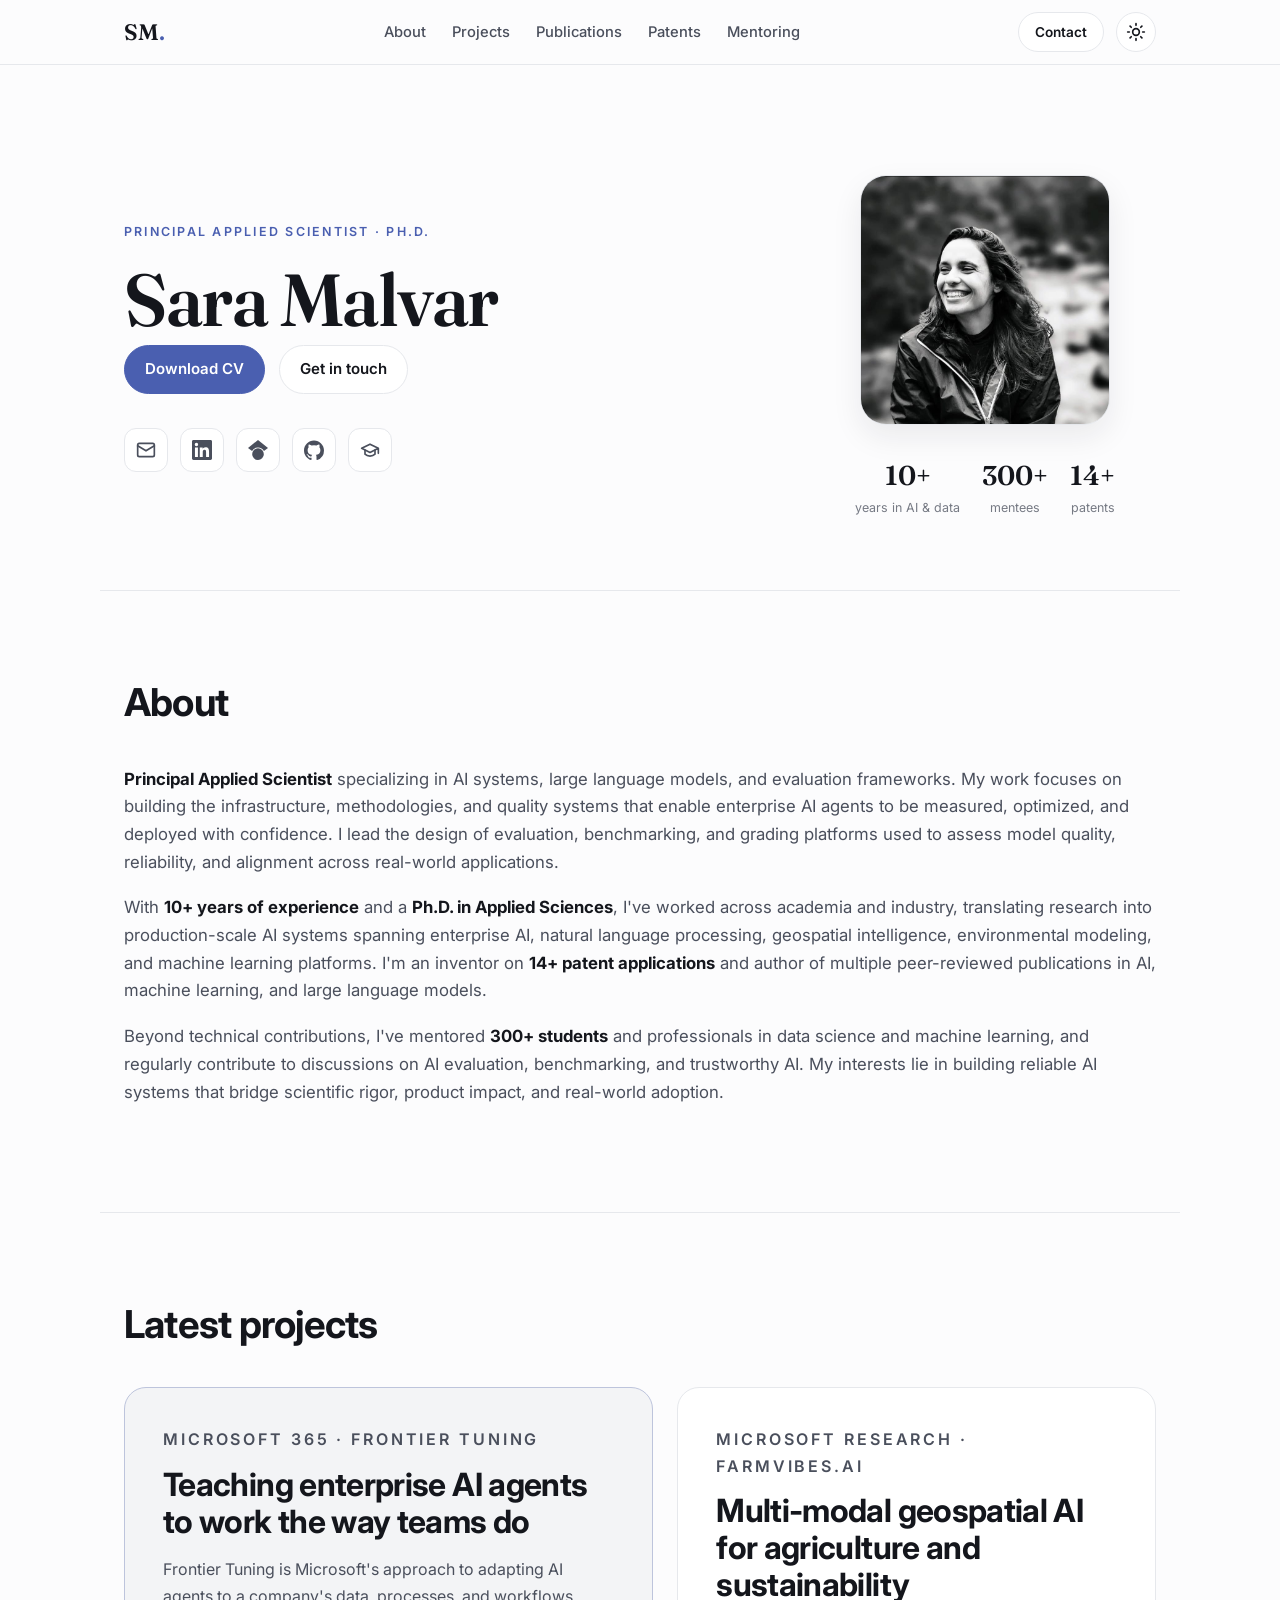
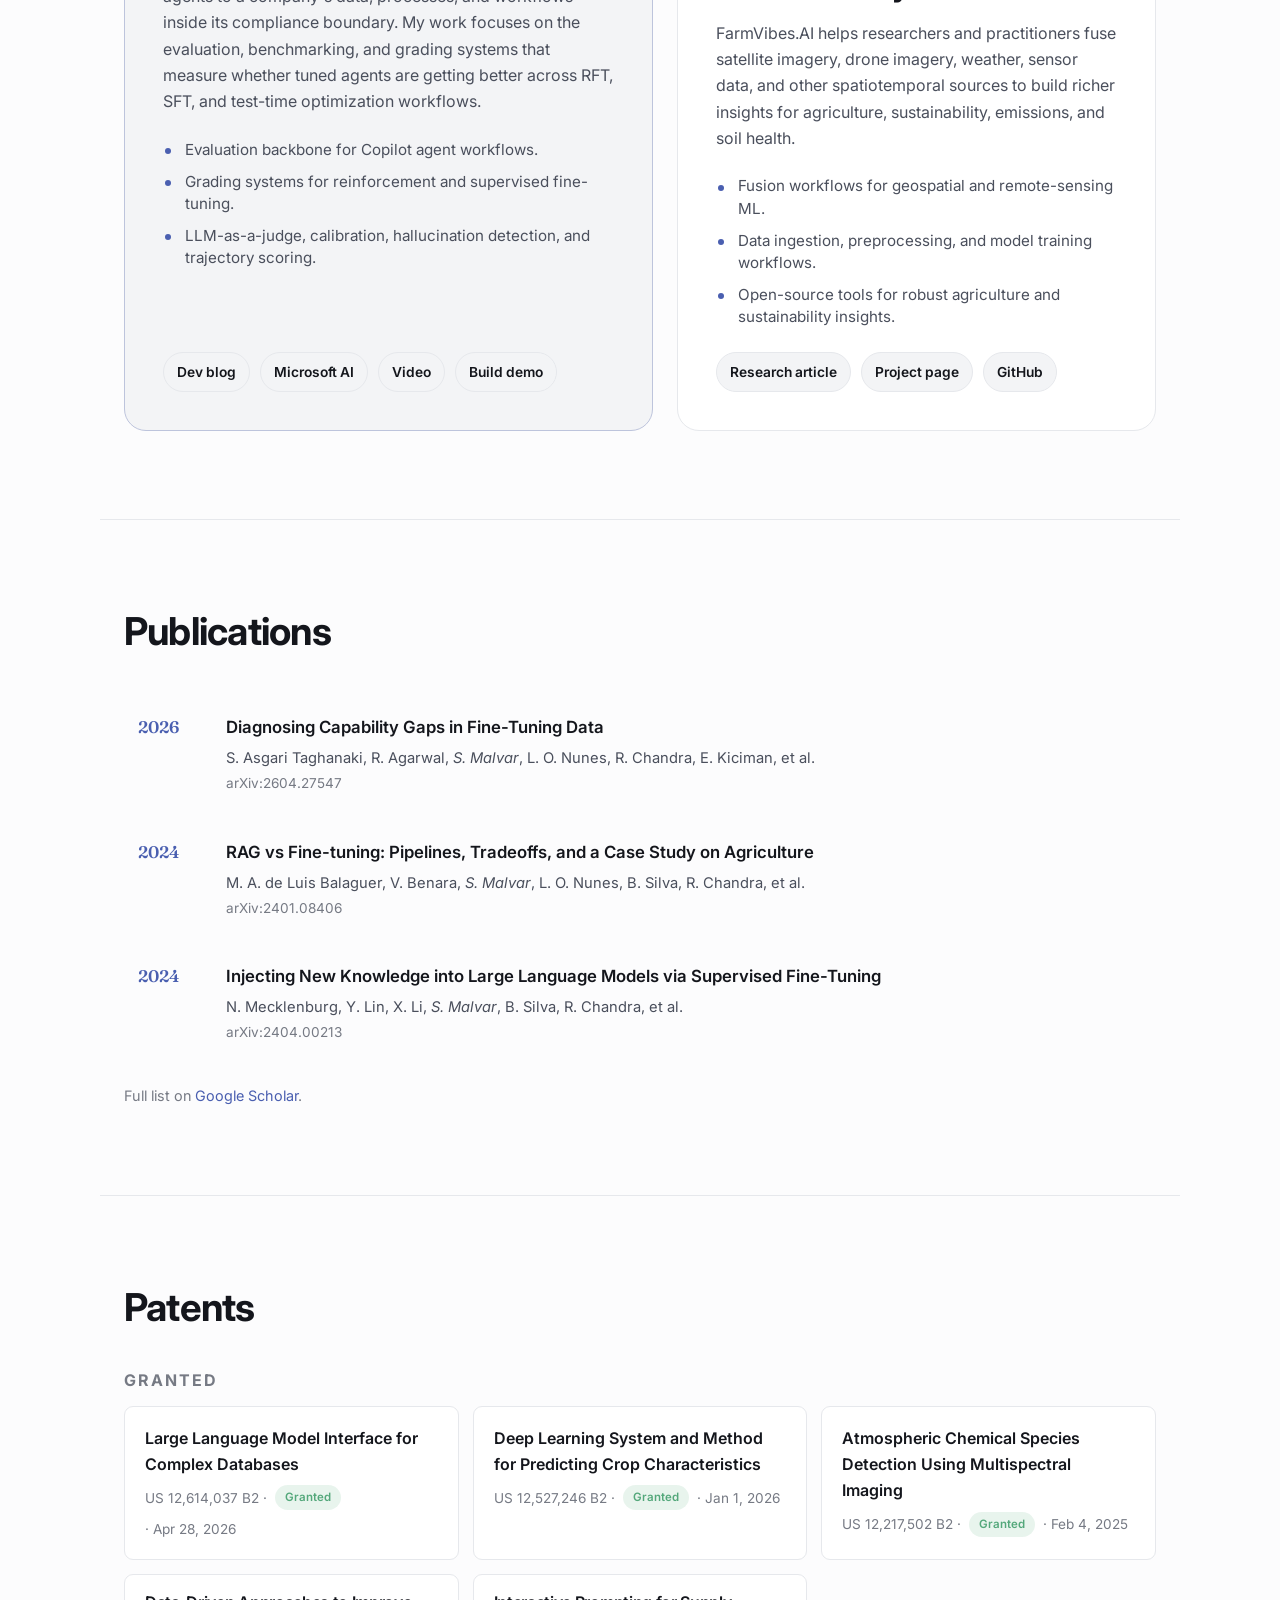
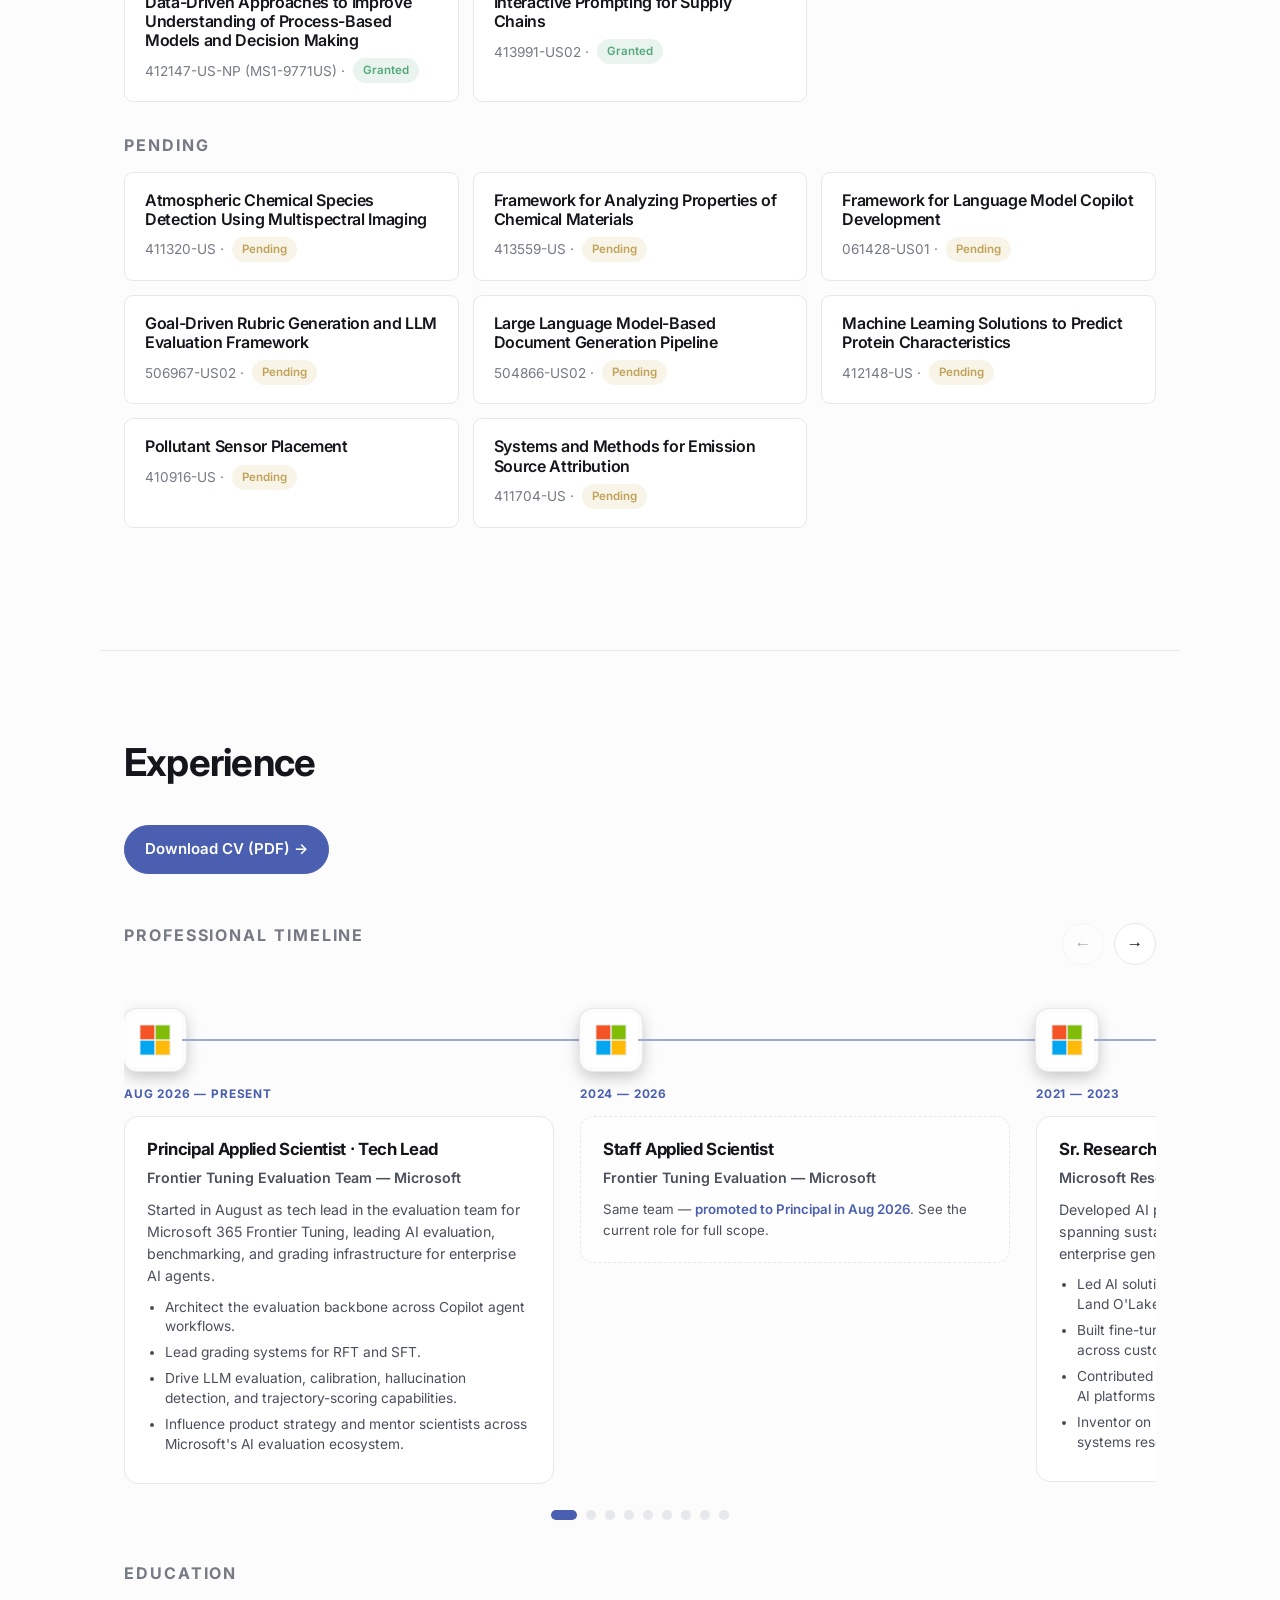
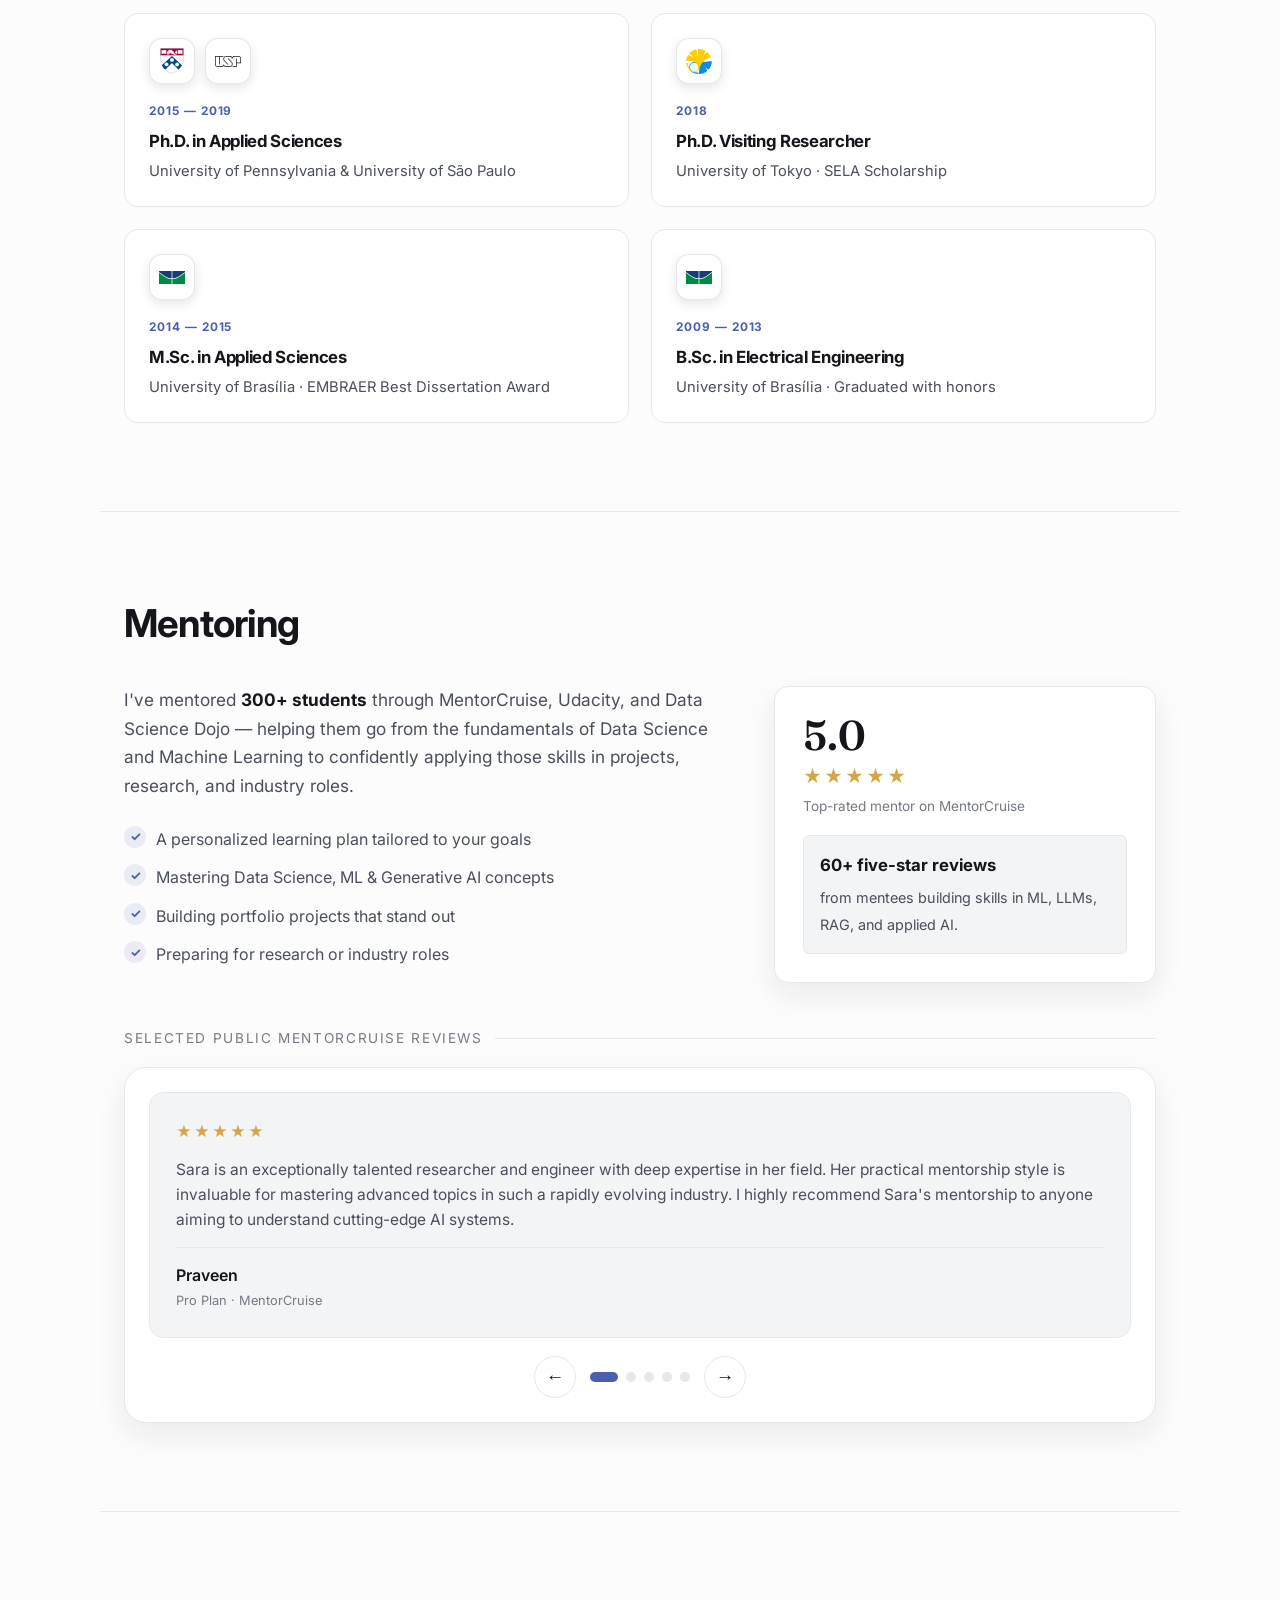
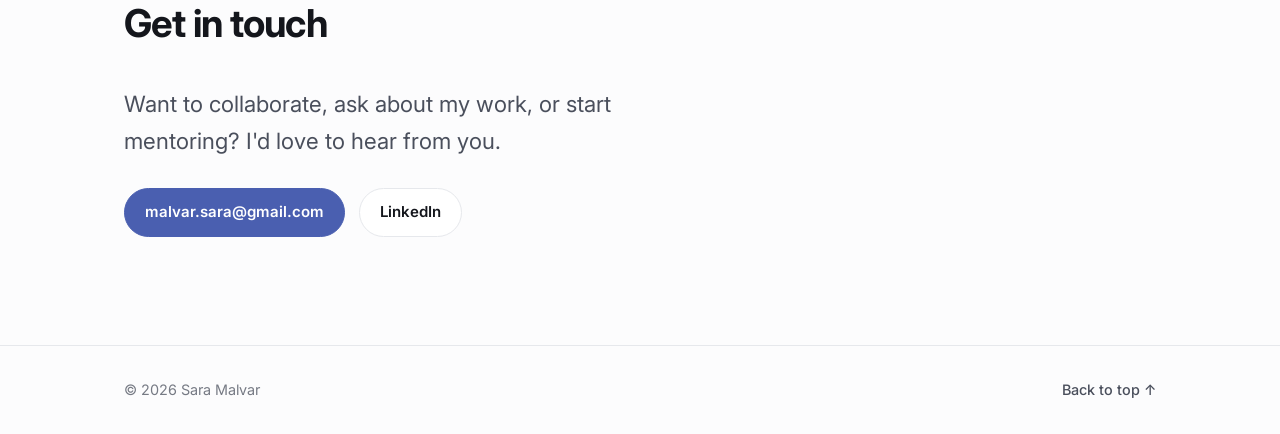
==== commit f3dfa0dd: "Replace duplicated Staff role description with slim promotion marker card Co-authored-by: Copilot Ap" ====
--- a/index.html
+++ b/index.html
@@ -305,16 +305,10 @@
             <article class="experience-slide">
               <div class="experience-slide__marker"><span class="logo-chip"><img src="assets/logos/microsoft.svg" alt="Microsoft logo" /></span></div>
               <span class="experience-slide__date">2024 — 2026</span>
-              <div class="experience-slide__card">
+              <div class="experience-slide__card experience-slide__card--slim">
                 <h3>Staff Applied Scientist</h3>
                 <p class="experience-slide__org">Frontier Tuning Evaluation — Microsoft</p>
-                <p>Built and scaled the AI evaluation, benchmarking, and grading infrastructure behind Microsoft 365 Frontier Tuning, Microsoft's platform for fine-tuning enterprise AI agents.</p>
-                <ul class="experience-slide__bullets">
-                  <li>Architected the evaluation backbone across Copilot agent workflows.</li>
-                  <li>Built grading systems for RFT and SFT.</li>
-                  <li>Led LLM evaluation, calibration, hallucination detection, and trajectory-scoring capabilities.</li>
-                  <li>Shaped product strategy and mentored scientists across Microsoft's AI evaluation ecosystem.</li>
-                </ul>
+                <p class="promo-note">Same team — <strong>promoted to Principal in Aug 2026</strong>. See the current role for full scope.</p>
               </div>
             </article>
             <article class="experience-slide">
--- a/styles.css
+++ b/styles.css
@@ -324,6 +324,13 @@
 .experience-slide__card p { color: var(--text-soft); font-size: 0.89rem; line-height: 1.55; }
 .experience-slide__bullets { list-style: disc; padding-left: 18px; margin-top: 10px; color: var(--text-soft); }
 .experience-slide__bullets li { margin-bottom: 6px; font-size: 0.86rem; line-height: 1.45; }
+/* slim card marking a promotion within the same team, so scope isn't repeated */
+.experience-slide__card--slim {
+  min-height: 0; border-style: dashed;
+  background: color-mix(in srgb, var(--card) 60%, transparent);
+}
+.experience-slide__card p.promo-note { font-size: 0.83rem; margin-top: 8px; }
+.promo-note strong { color: var(--accent); font-weight: 600; }
 .experience-slider__dots { display: flex; justify-content: center; gap: 9px; margin-top: 18px; }
 .experience-slider__dot {
   width: 10px; height: 10px; border-radius: 50%; border: 0; background: var(--border);
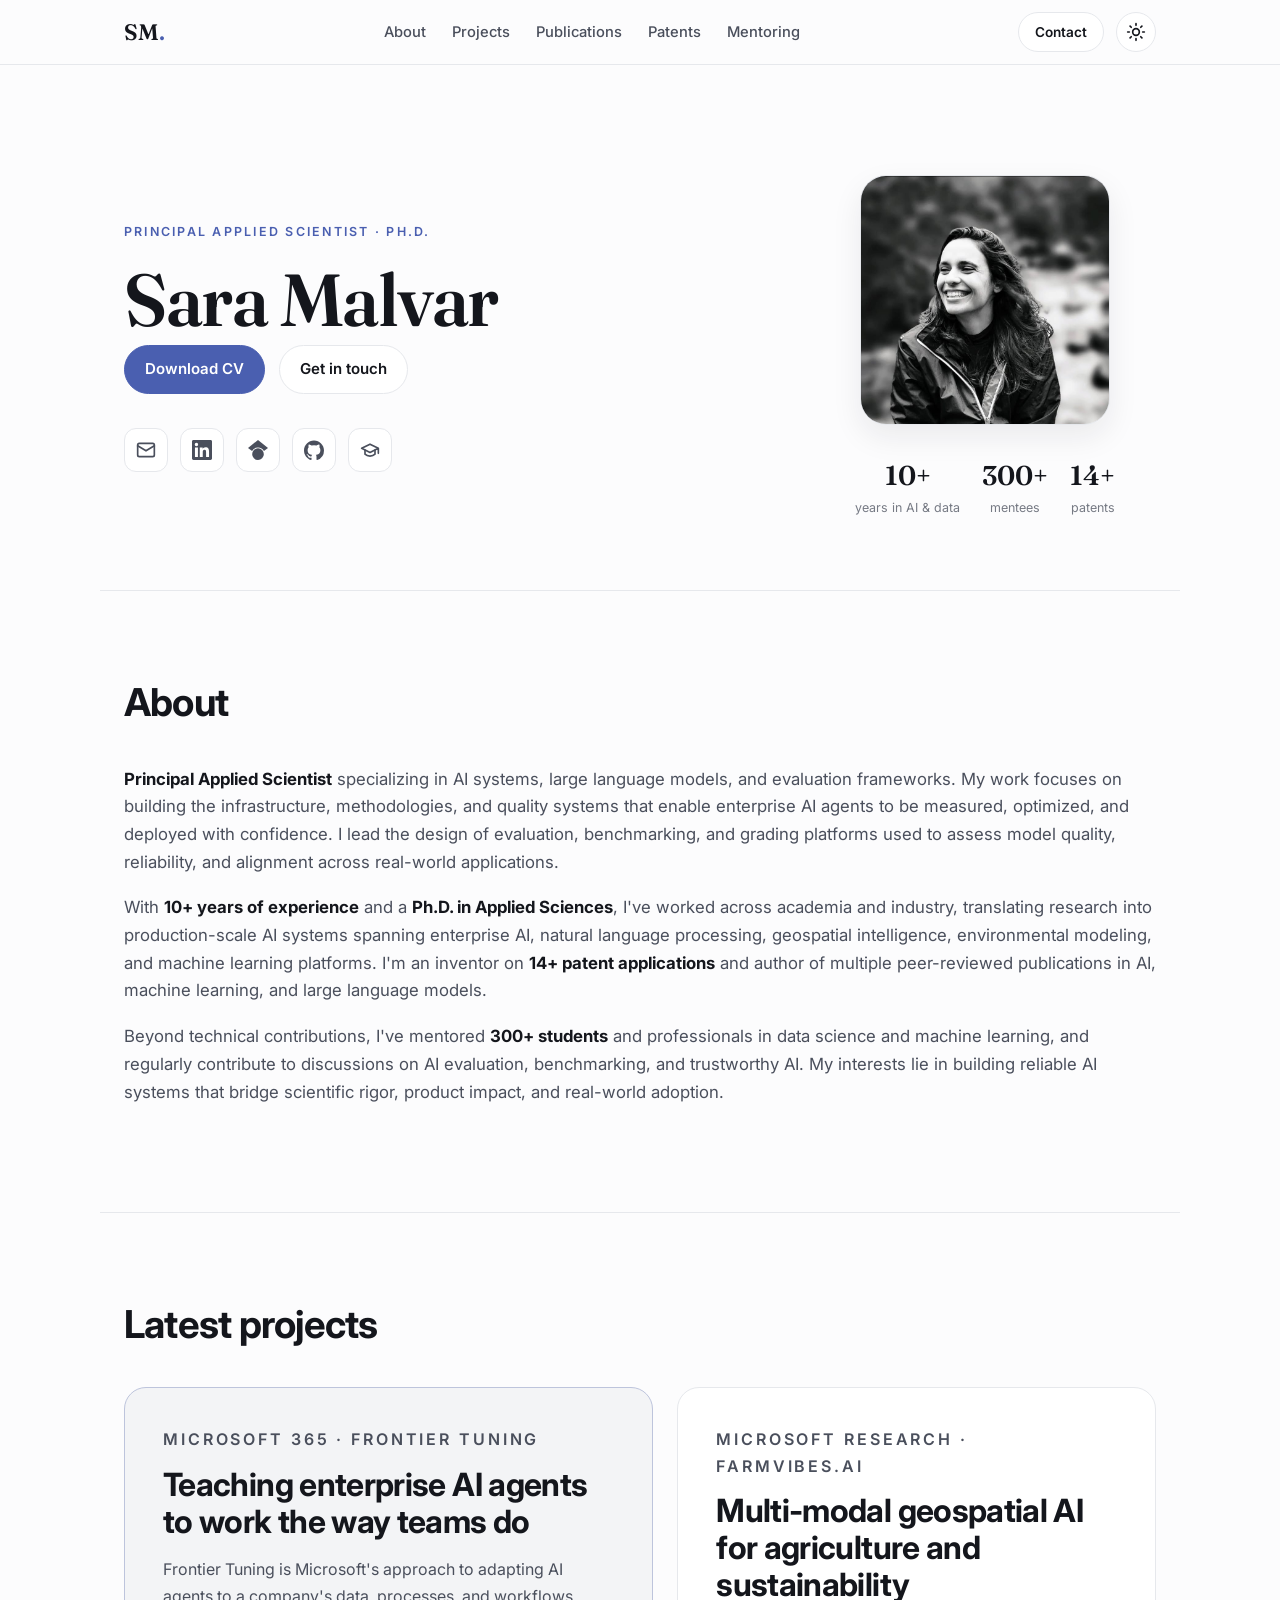
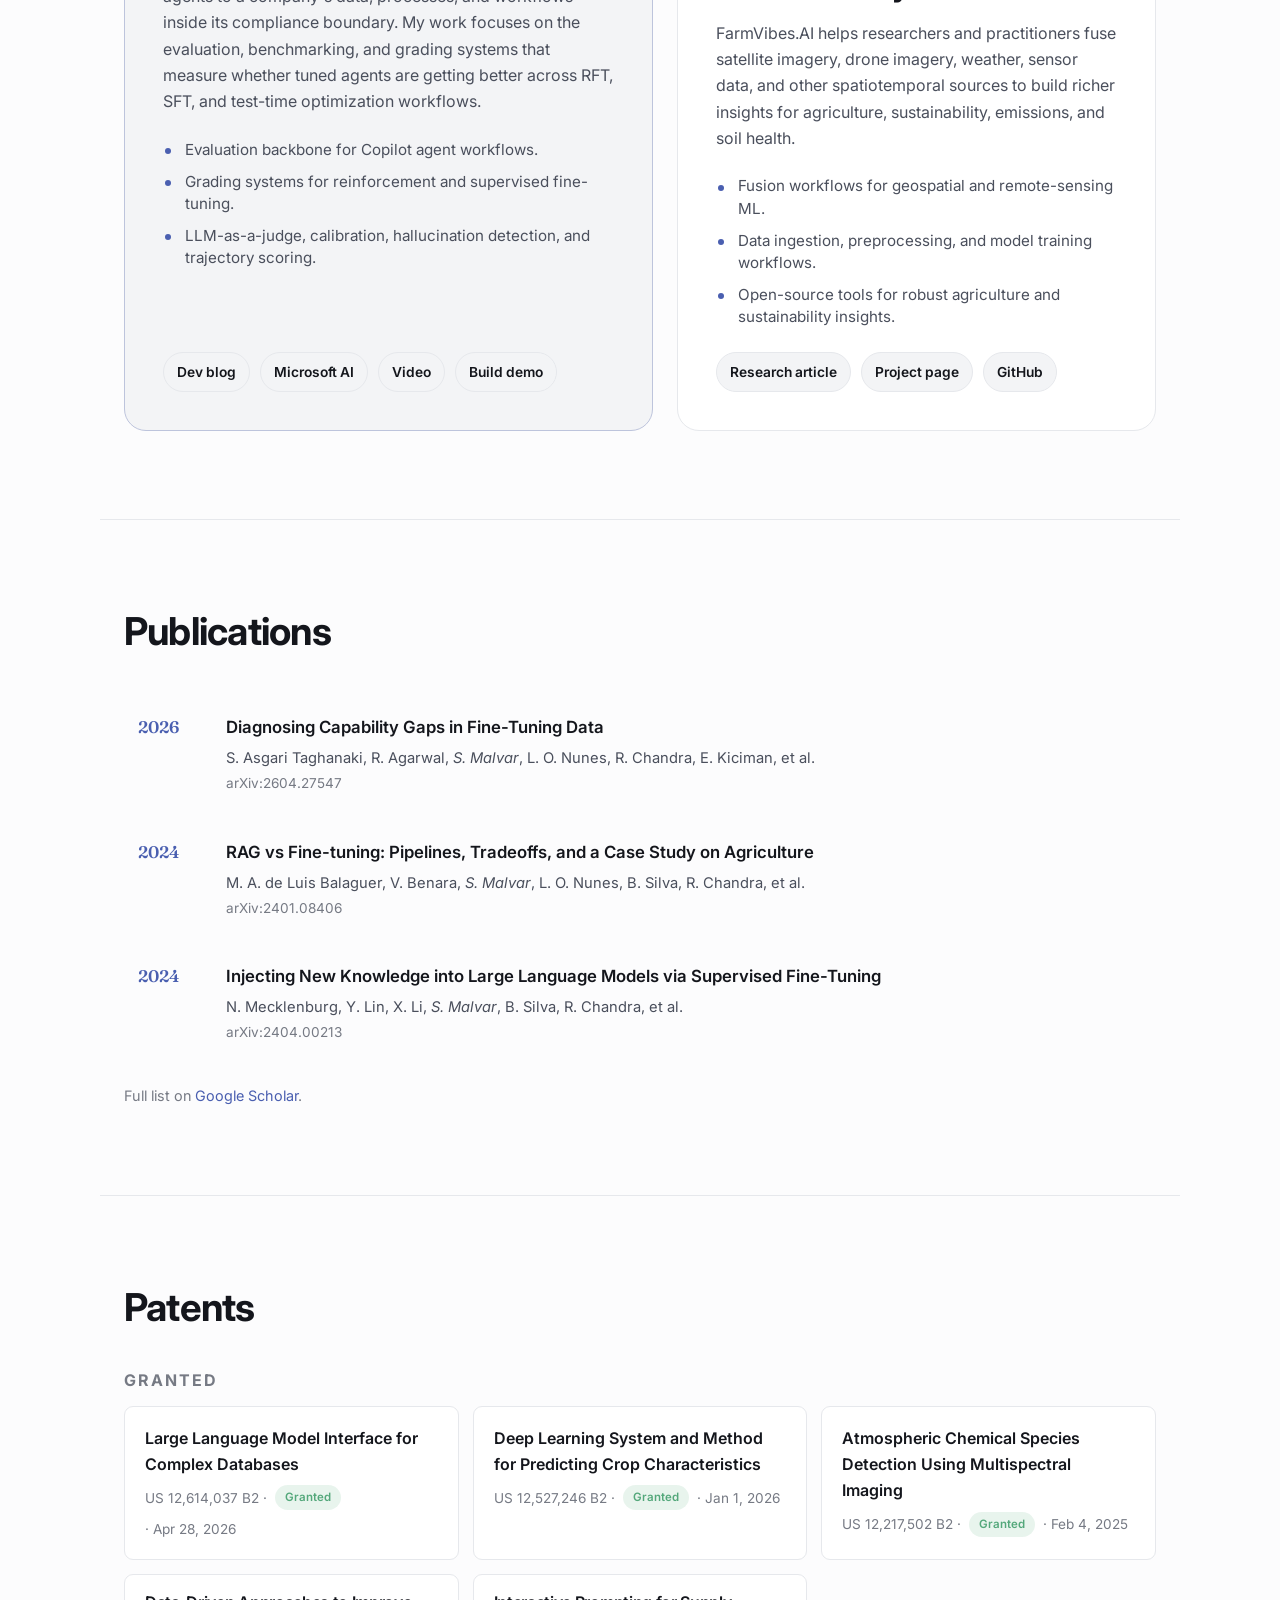
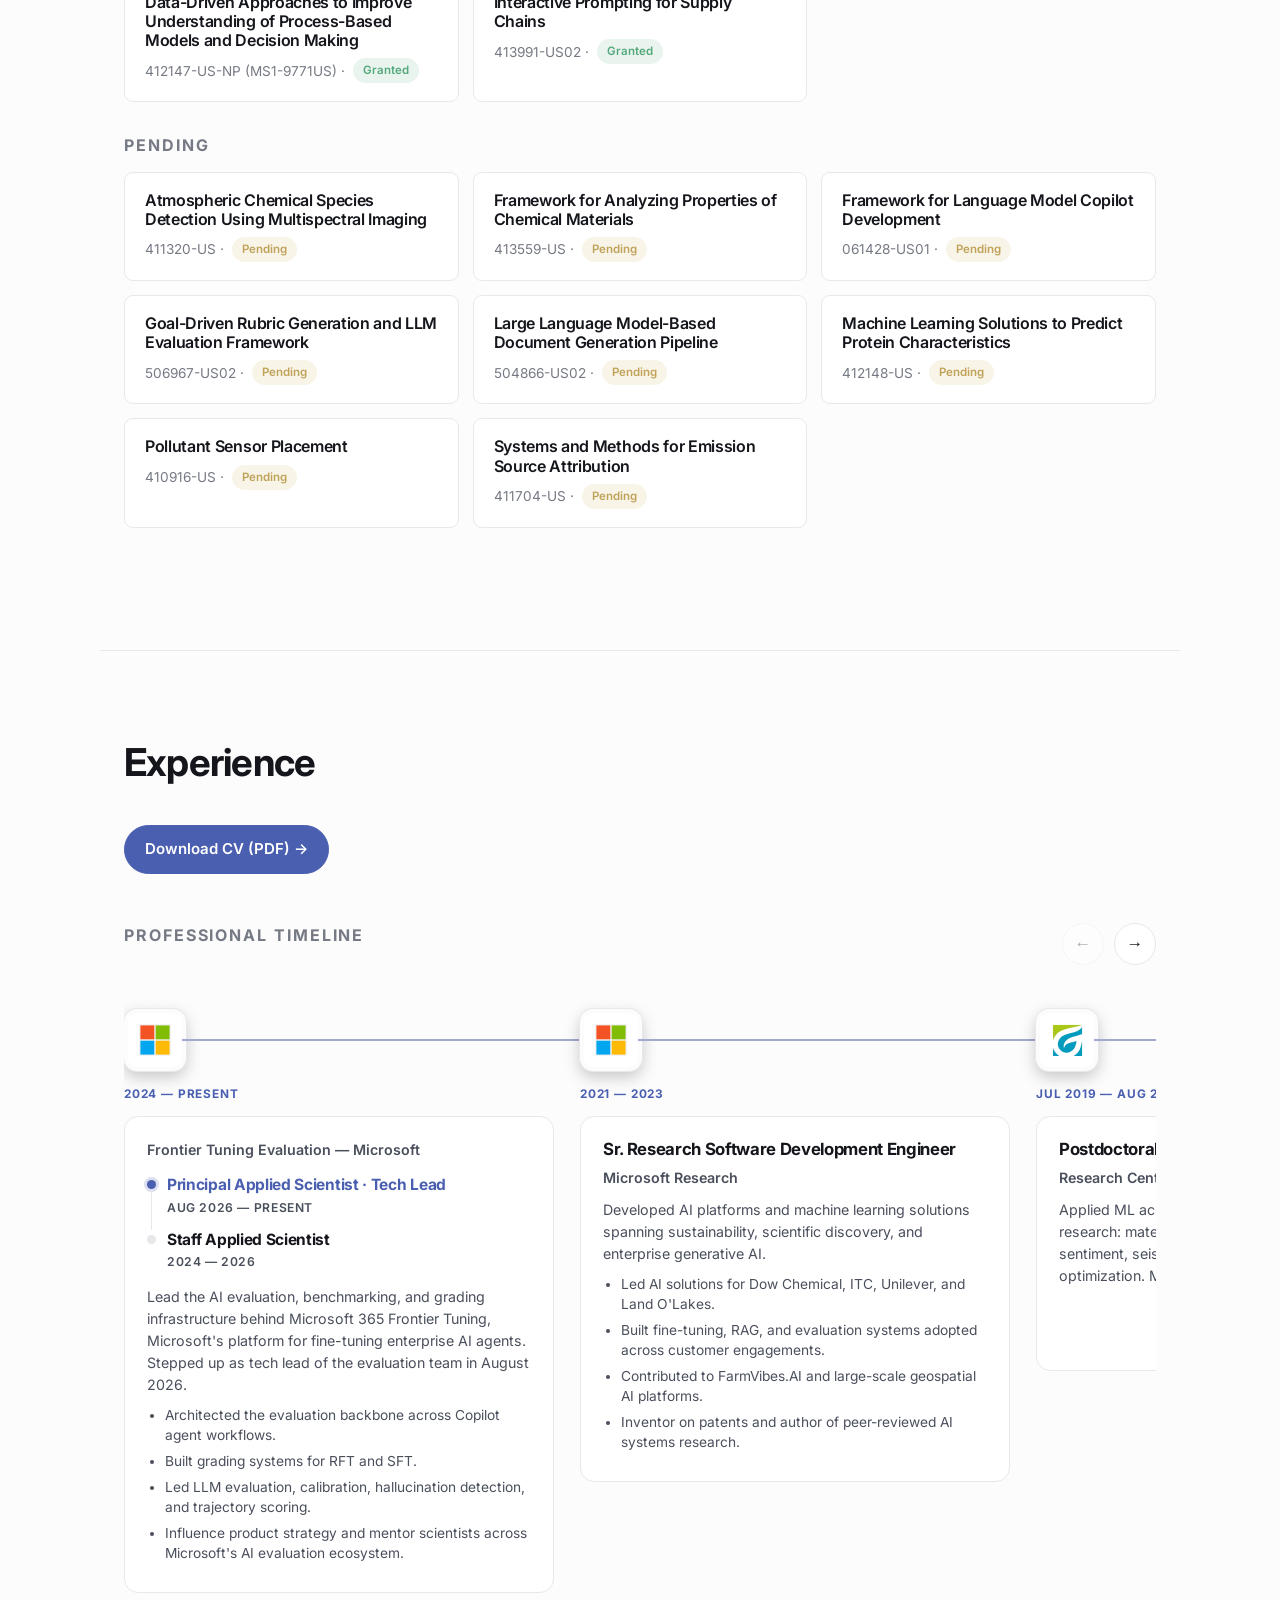
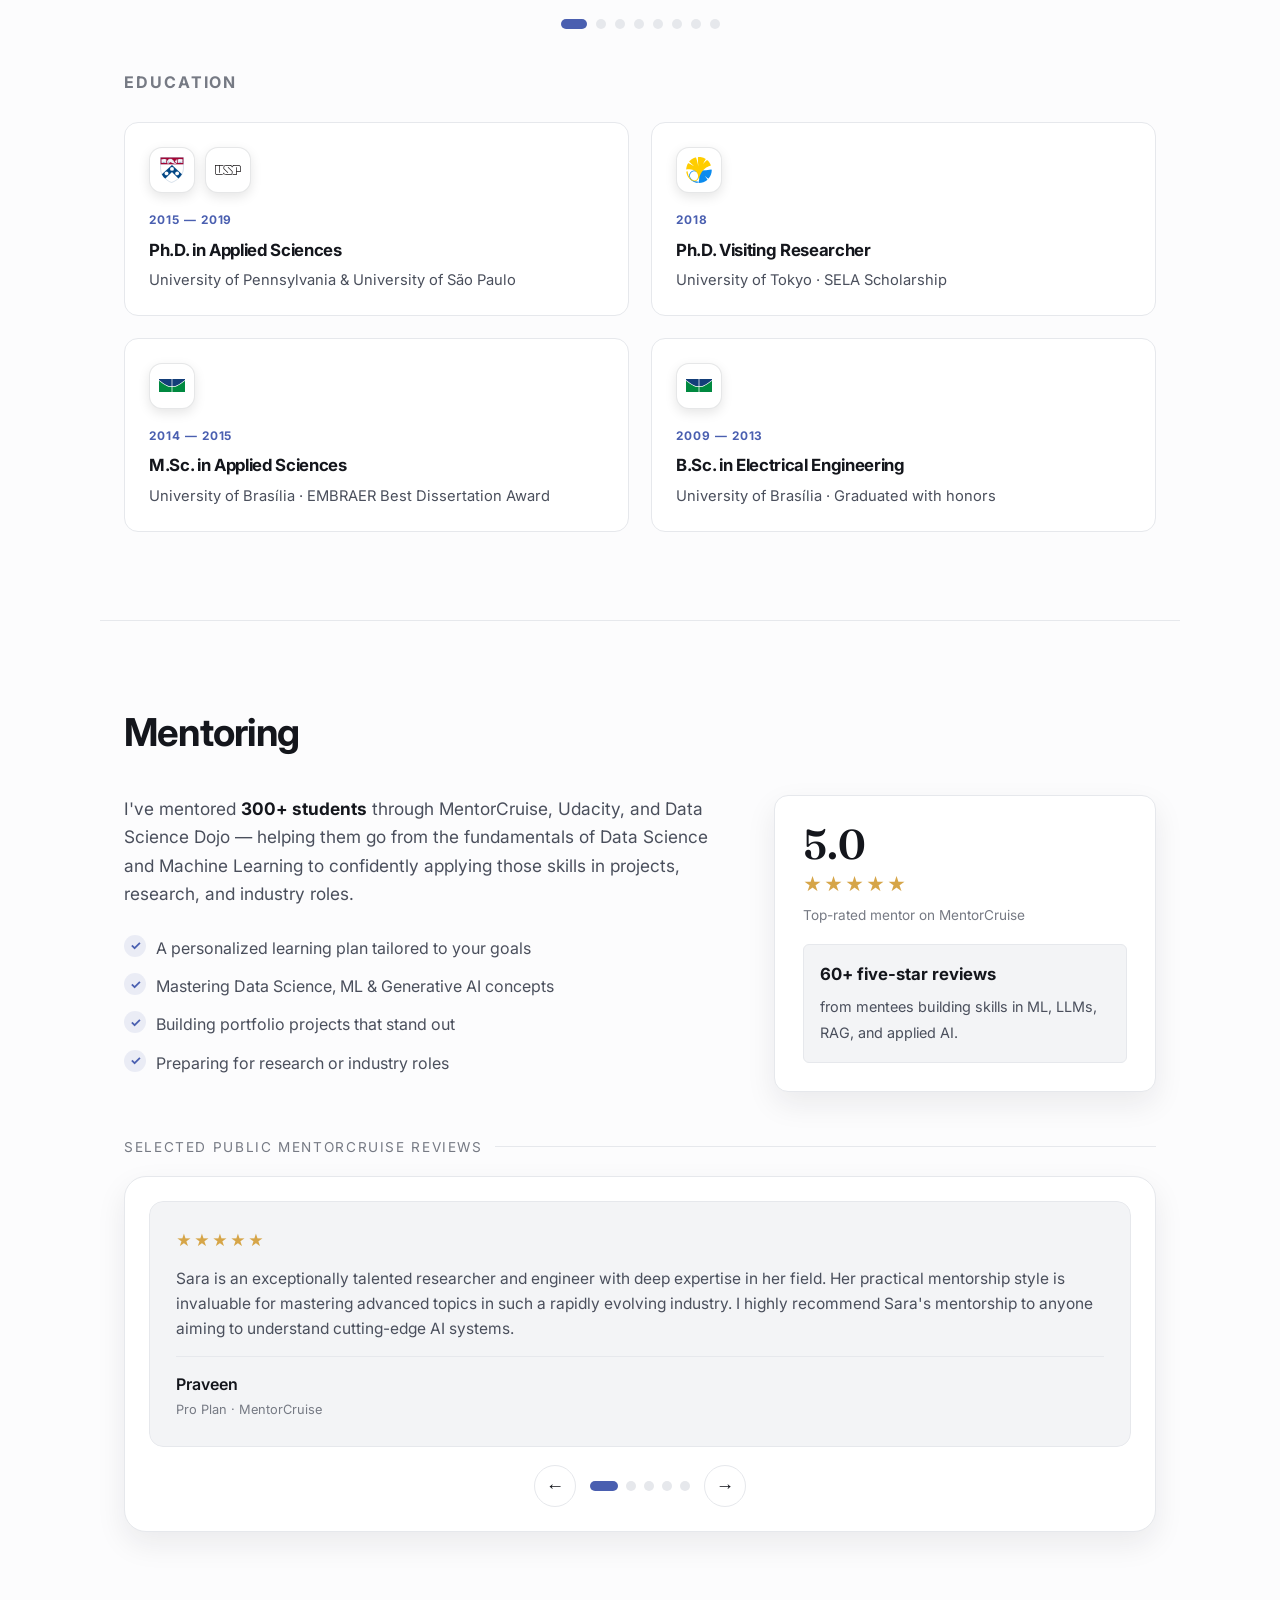
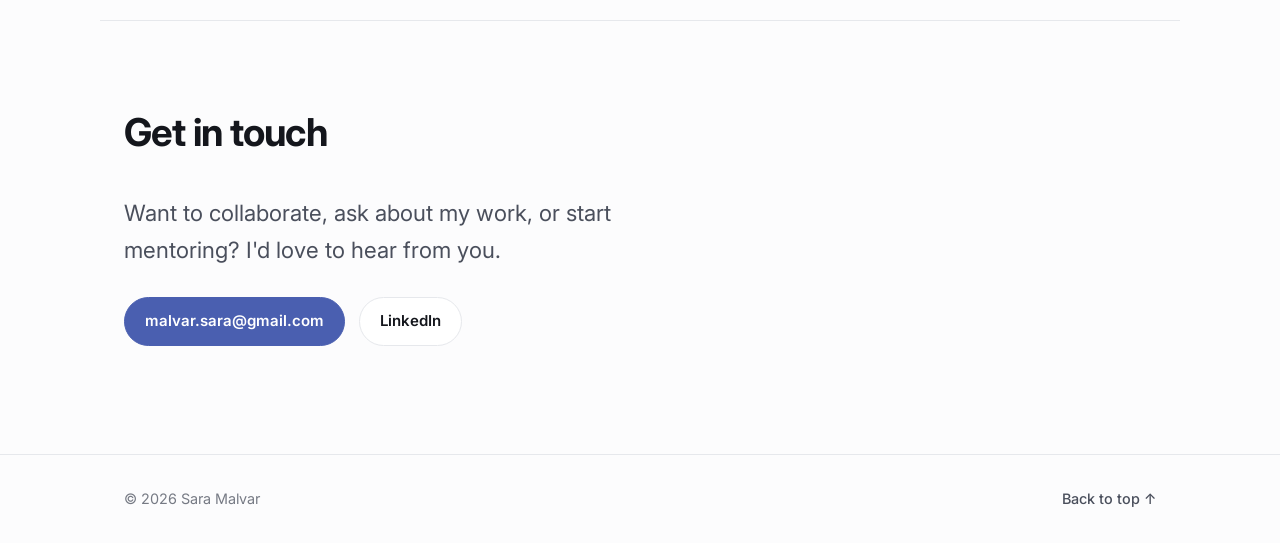
==== commit 2d273d3d: "Merge Staff and Principal roles into one card with role progression list Co-authored-by: Copilot App" ====
--- a/index.html
+++ b/index.html
@@ -289,26 +289,26 @@
           <div class="experience-slider__track">
             <article class="experience-slide">
               <div class="experience-slide__marker"><span class="logo-chip"><img src="assets/logos/microsoft.svg" alt="Microsoft logo" /></span></div>
-              <span class="experience-slide__date">Aug 2026 — Present</span>
-              <div class="experience-slide__card">
-                <h3>Principal Applied Scientist · Tech Lead</h3>
-                <p class="experience-slide__org">Frontier Tuning Evaluation Team — Microsoft</p>
-                <p>Started in August as tech lead in the evaluation team for Microsoft 365 Frontier Tuning, leading AI evaluation, benchmarking, and grading infrastructure for enterprise AI agents.</p>
+              <span class="experience-slide__date">2024 — Present</span>
+              <div class="experience-slide__card">
+                <p class="experience-slide__org experience-slide__org--lead">Frontier Tuning Evaluation — Microsoft</p>
+                <ol class="role-track">
+                  <li class="role-track__item role-track__item--current">
+                    <h3 class="role-track__title">Principal Applied Scientist · Tech Lead</h3>
+                    <span class="role-track__dates">Aug 2026 — Present</span>
+                  </li>
+                  <li class="role-track__item">
+                    <h3 class="role-track__title">Staff Applied Scientist</h3>
+                    <span class="role-track__dates">2024 — 2026</span>
+                  </li>
+                </ol>
+                <p>Lead the AI evaluation, benchmarking, and grading infrastructure behind Microsoft 365 Frontier Tuning, Microsoft's platform for fine-tuning enterprise AI agents. Stepped up as tech lead of the evaluation team in August 2026.</p>
                 <ul class="experience-slide__bullets">
-                  <li>Architect the evaluation backbone across Copilot agent workflows.</li>
-                  <li>Lead grading systems for RFT and SFT.</li>
-                  <li>Drive LLM evaluation, calibration, hallucination detection, and trajectory-scoring capabilities.</li>
+                  <li>Architected the evaluation backbone across Copilot agent workflows.</li>
+                  <li>Built grading systems for RFT and SFT.</li>
+                  <li>Led LLM evaluation, calibration, hallucination detection, and trajectory scoring.</li>
                   <li>Influence product strategy and mentor scientists across Microsoft's AI evaluation ecosystem.</li>
                 </ul>
-              </div>
-            </article>
-            <article class="experience-slide">
-              <div class="experience-slide__marker"><span class="logo-chip"><img src="assets/logos/microsoft.svg" alt="Microsoft logo" /></span></div>
-              <span class="experience-slide__date">2024 — 2026</span>
-              <div class="experience-slide__card experience-slide__card--slim">
-                <h3>Staff Applied Scientist</h3>
-                <p class="experience-slide__org">Frontier Tuning Evaluation — Microsoft</p>
-                <p class="promo-note">Same team — <strong>promoted to Principal in Aug 2026</strong>. See the current role for full scope.</p>
               </div>
             </article>
             <article class="experience-slide">
--- a/styles.css
+++ b/styles.css
@@ -324,13 +324,29 @@
 .experience-slide__card p { color: var(--text-soft); font-size: 0.89rem; line-height: 1.55; }
 .experience-slide__bullets { list-style: disc; padding-left: 18px; margin-top: 10px; color: var(--text-soft); }
 .experience-slide__bullets li { margin-bottom: 6px; font-size: 0.86rem; line-height: 1.45; }
-/* slim card marking a promotion within the same team, so scope isn't repeated */
-.experience-slide__card--slim {
-  min-height: 0; border-style: dashed;
-  background: color-mix(in srgb, var(--card) 60%, transparent);
-}
-.experience-slide__card p.promo-note { font-size: 0.83rem; margin-top: 8px; }
-.promo-note strong { color: var(--accent); font-weight: 600; }
+/* role progression inside a single card, for promotions within the same team */
+.experience-slide__org--lead { margin-bottom: 14px; }
+.role-track { list-style: none; margin: 0 0 14px; padding: 0; }
+.role-track__item { position: relative; padding-left: 20px; padding-bottom: 12px; }
+.role-track__item:last-child { padding-bottom: 0; }
+.role-track__item::before {
+  content: ""; position: absolute; left: 0; top: 5px; width: 9px; height: 9px;
+  border-radius: 50%; background: var(--border);
+}
+.role-track__item:not(:last-child)::after {
+  content: ""; position: absolute; left: 4px; top: 16px; bottom: 0; width: 1px;
+  background: var(--border);
+}
+.role-track__item--current::before {
+  background: var(--accent);
+  box-shadow: 0 0 0 3px color-mix(in srgb, var(--accent) 20%, transparent);
+}
+.role-track__item .role-track__title { font-size: 0.97rem; font-weight: 700; line-height: 1.3; margin-bottom: 2px; }
+.role-track__item--current .role-track__title { color: var(--accent); }
+.role-track__dates {
+  display: block; font-size: 0.76rem; font-weight: 600; letter-spacing: 0.05em;
+  text-transform: uppercase; color: var(--text-soft);
+}
 .experience-slider__dots { display: flex; justify-content: center; gap: 9px; margin-top: 18px; }
 .experience-slider__dot {
   width: 10px; height: 10px; border-radius: 50%; border: 0; background: var(--border);
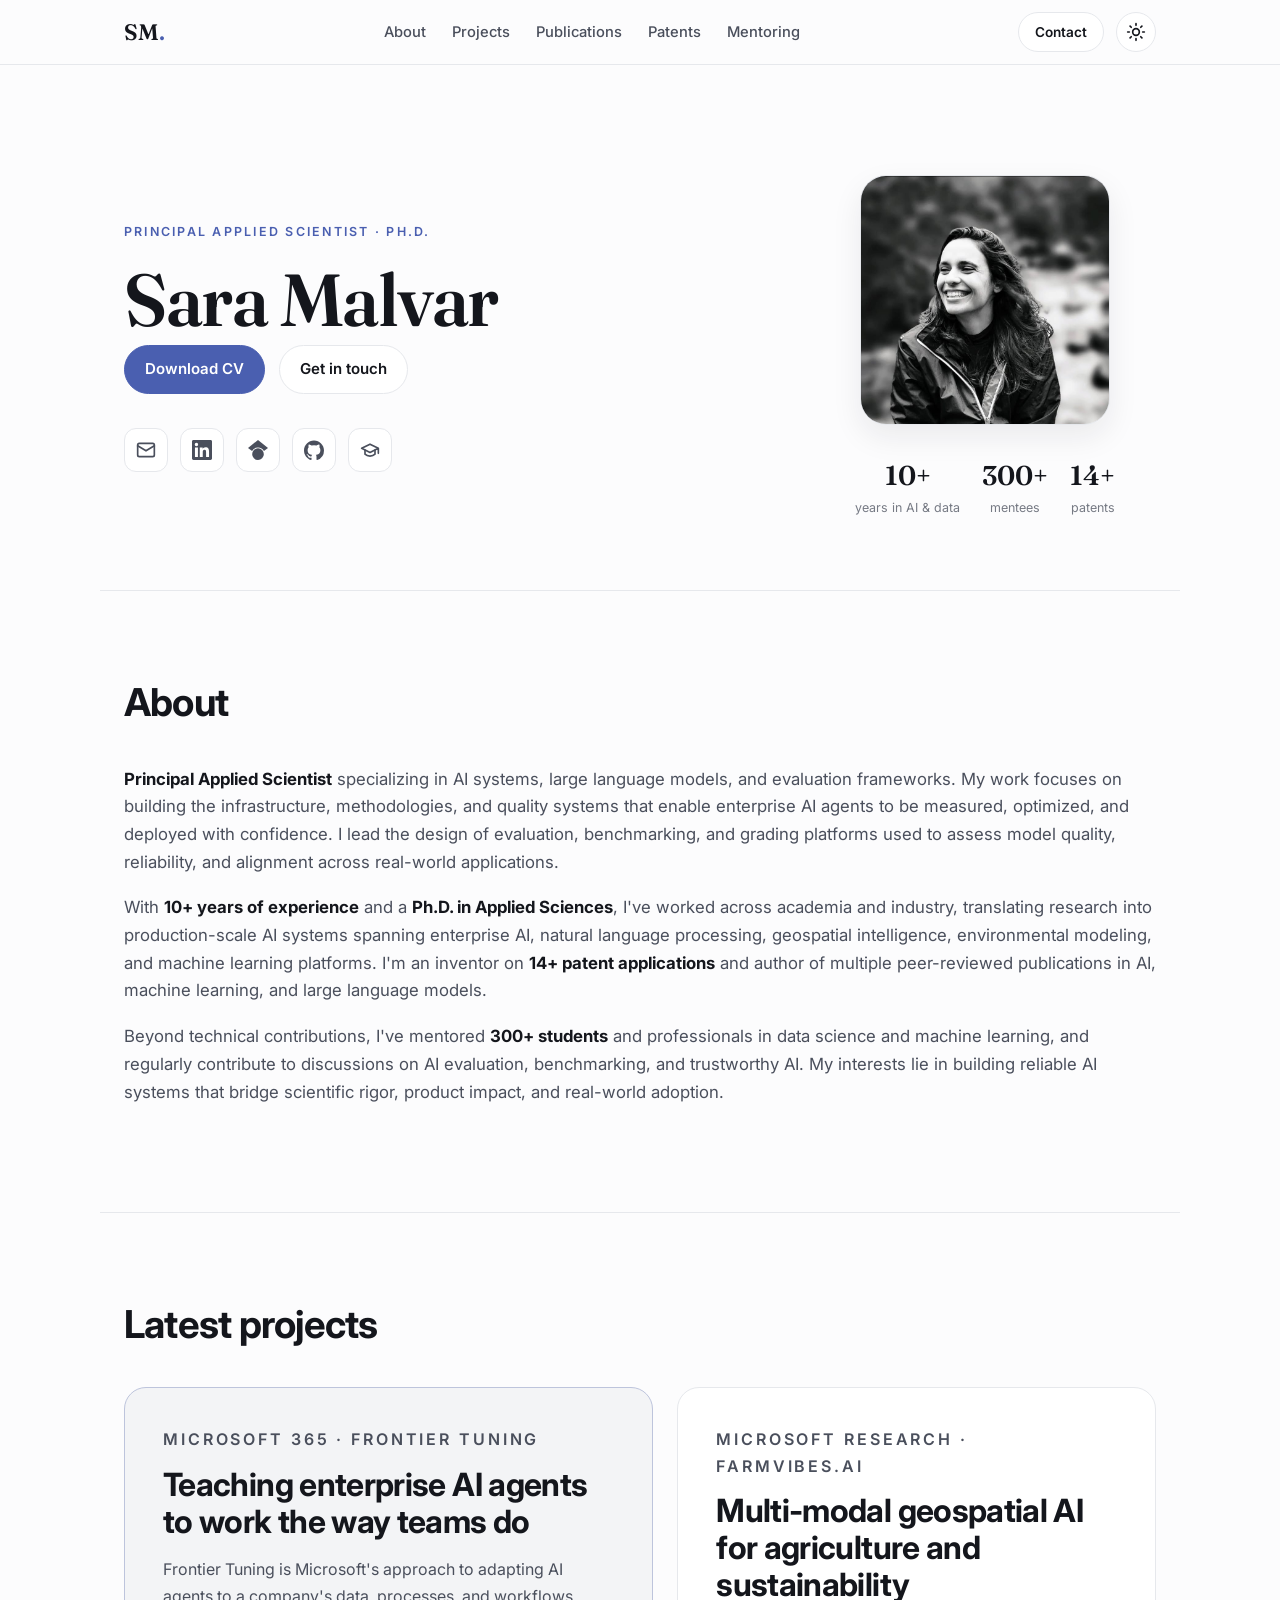
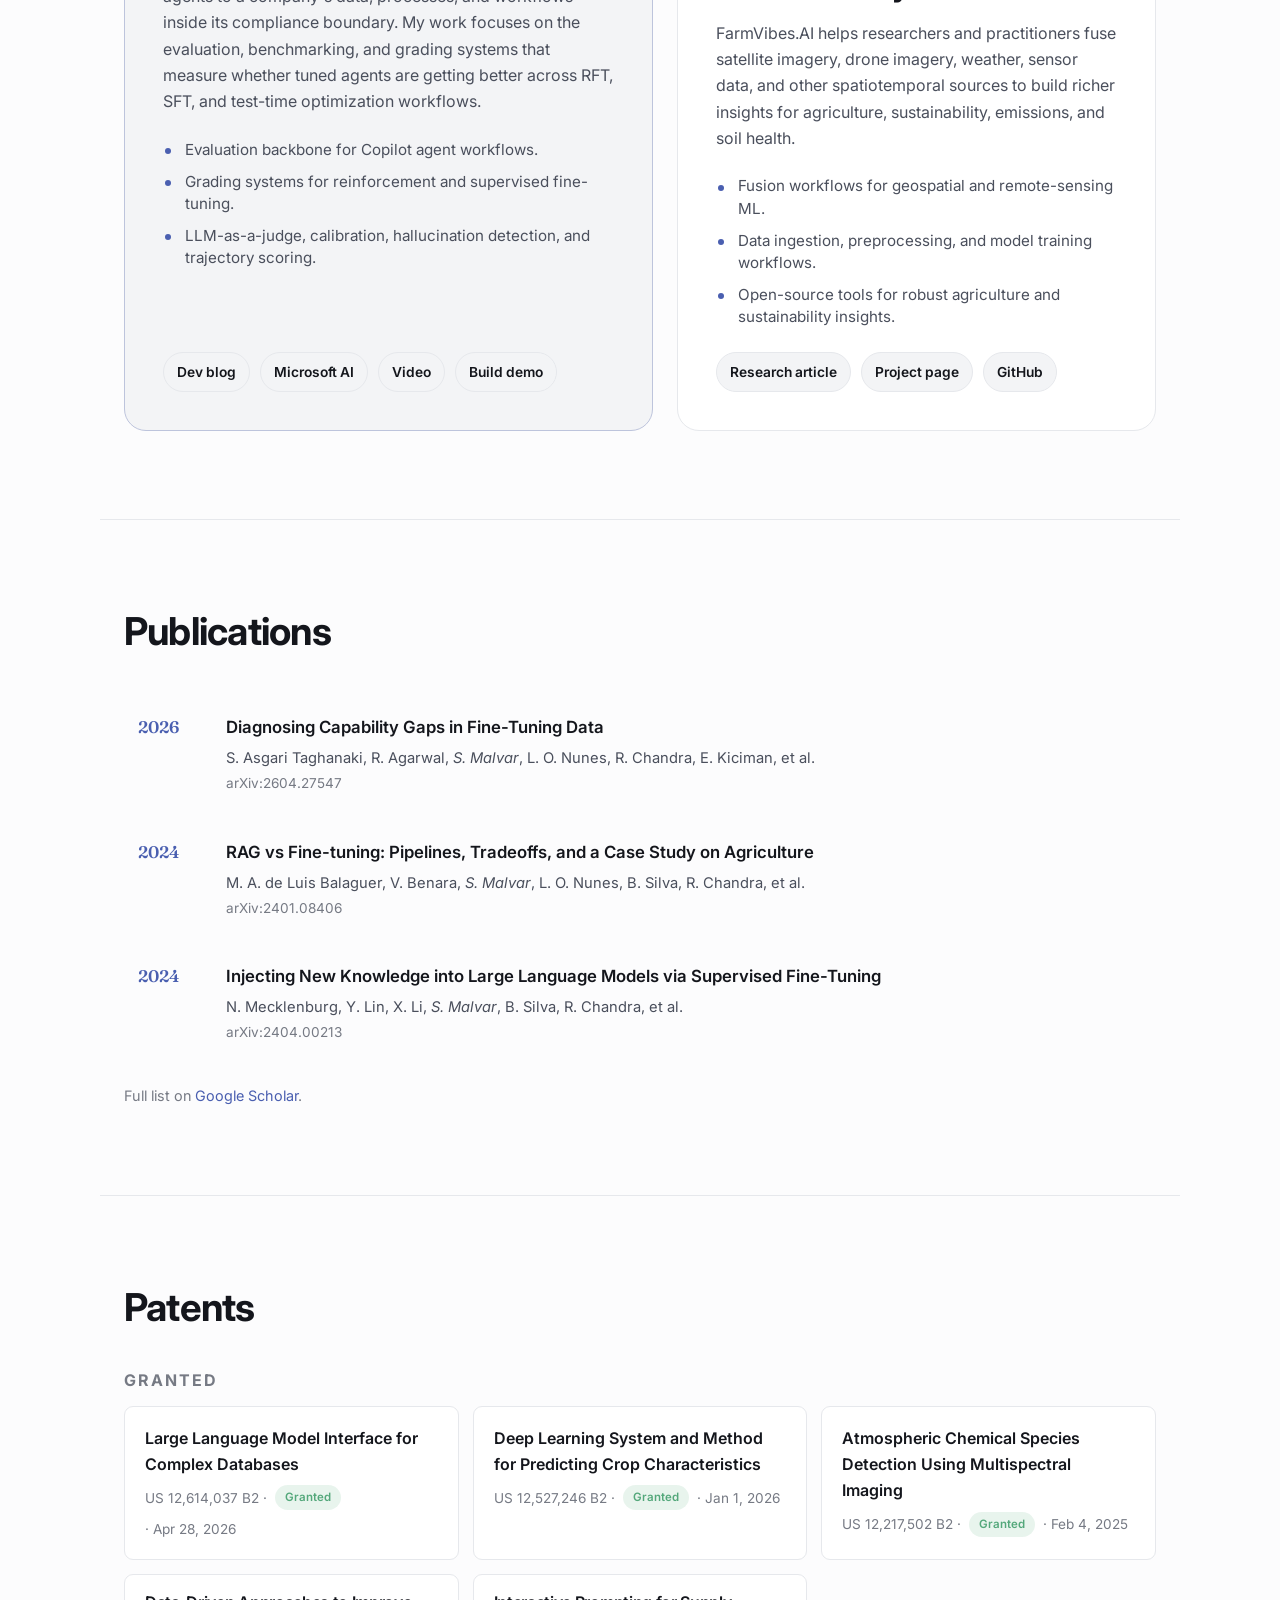
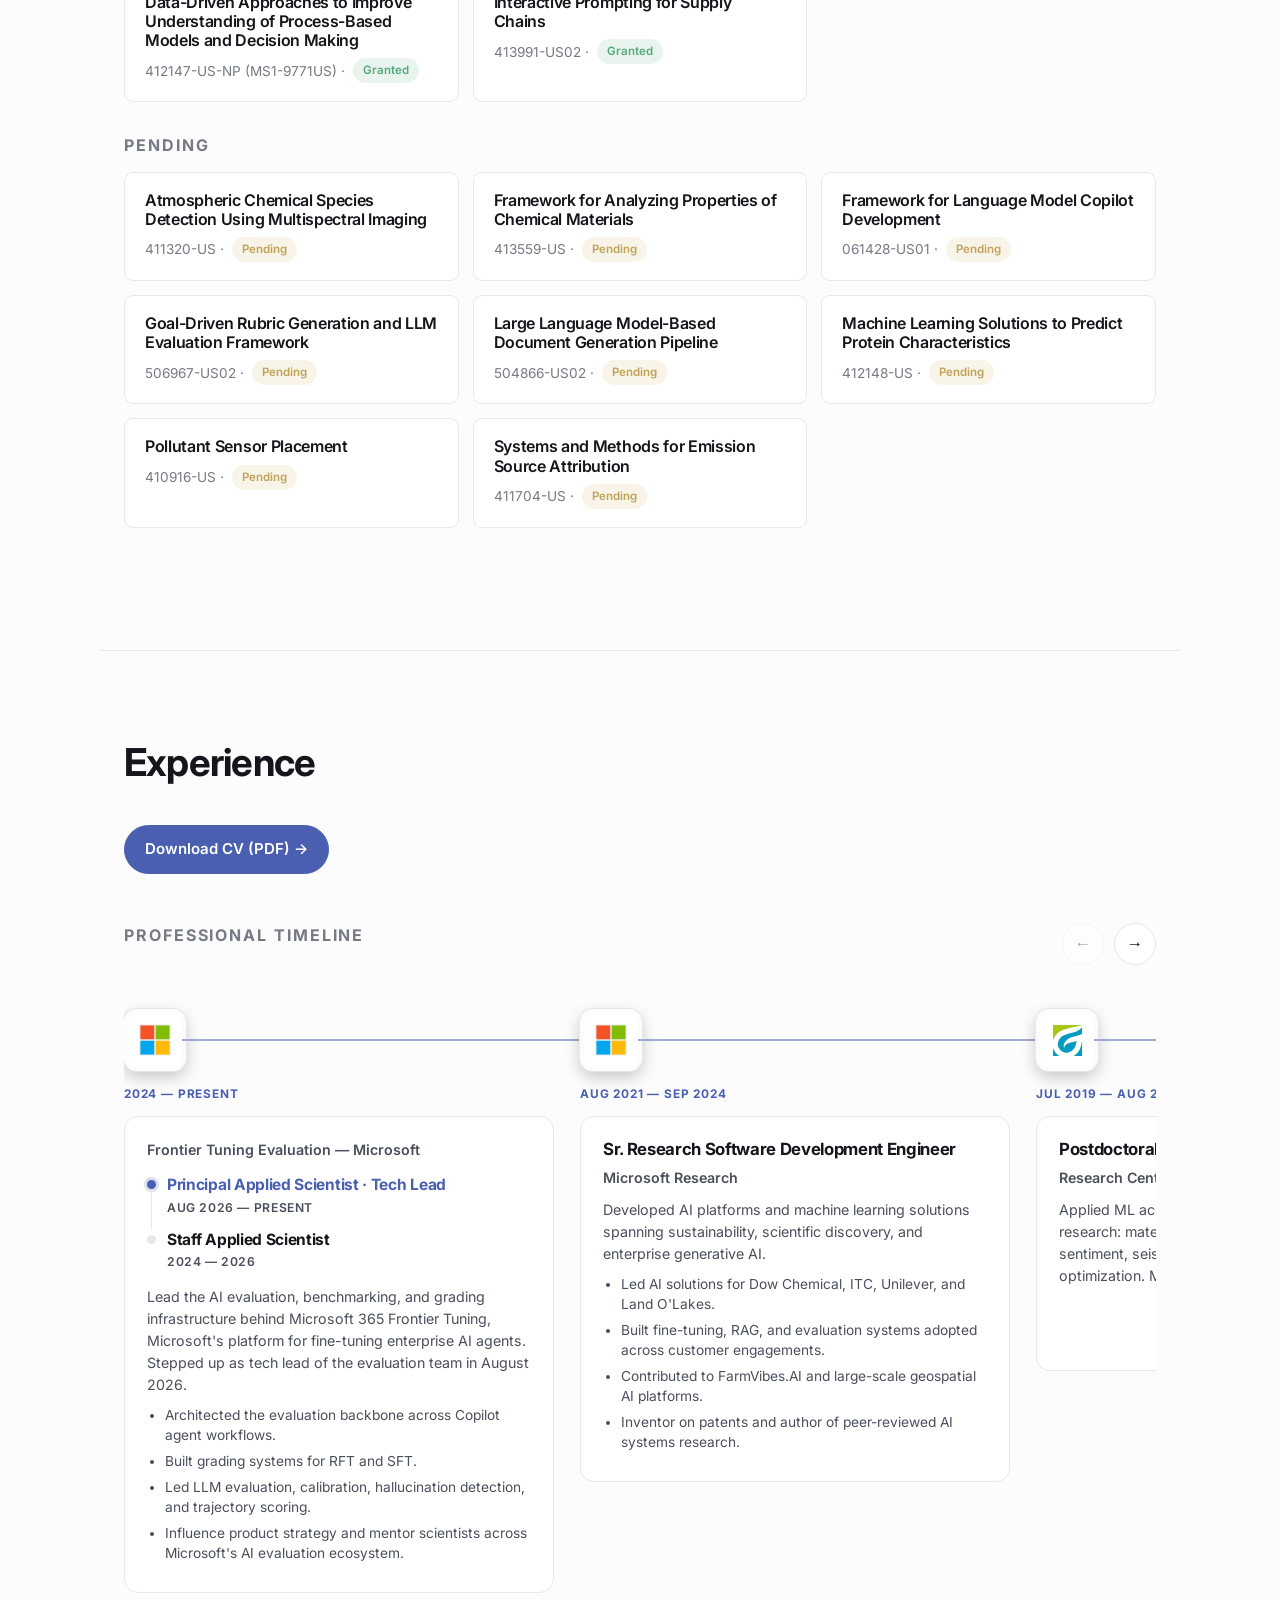
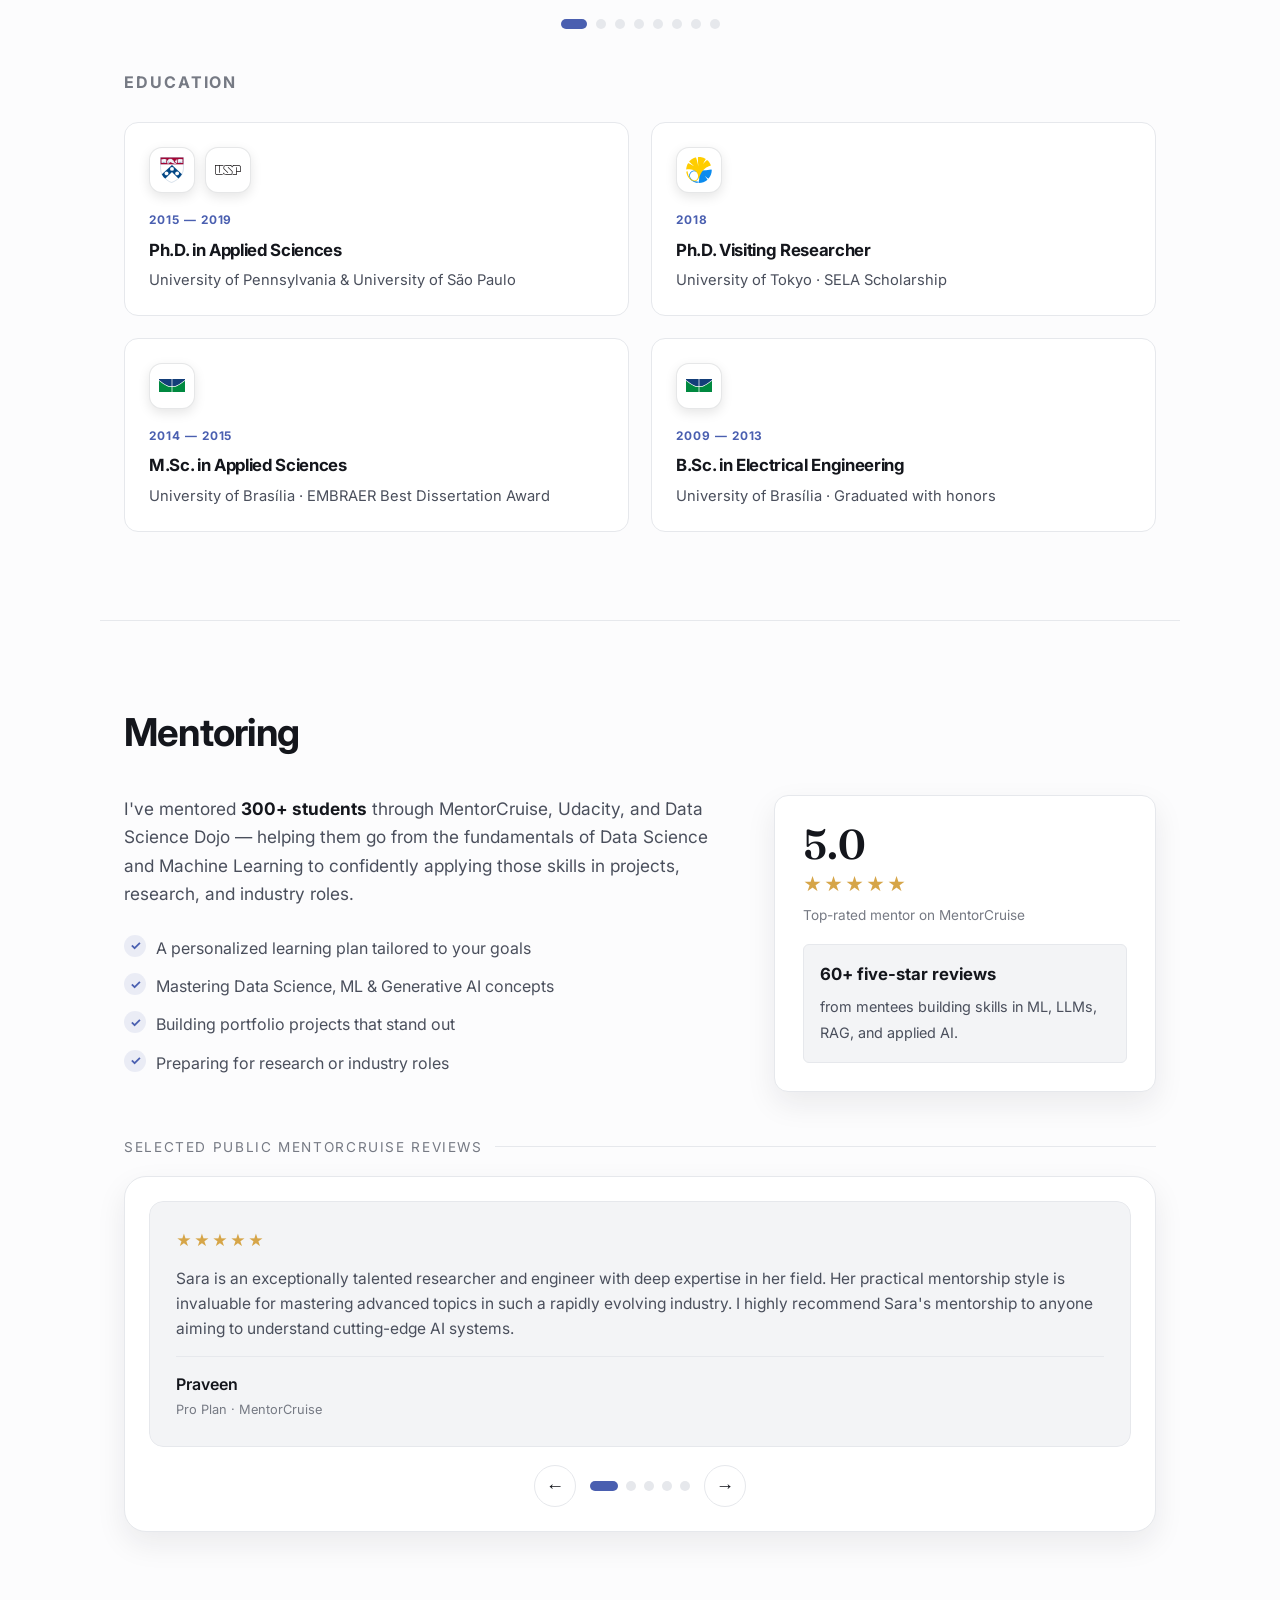
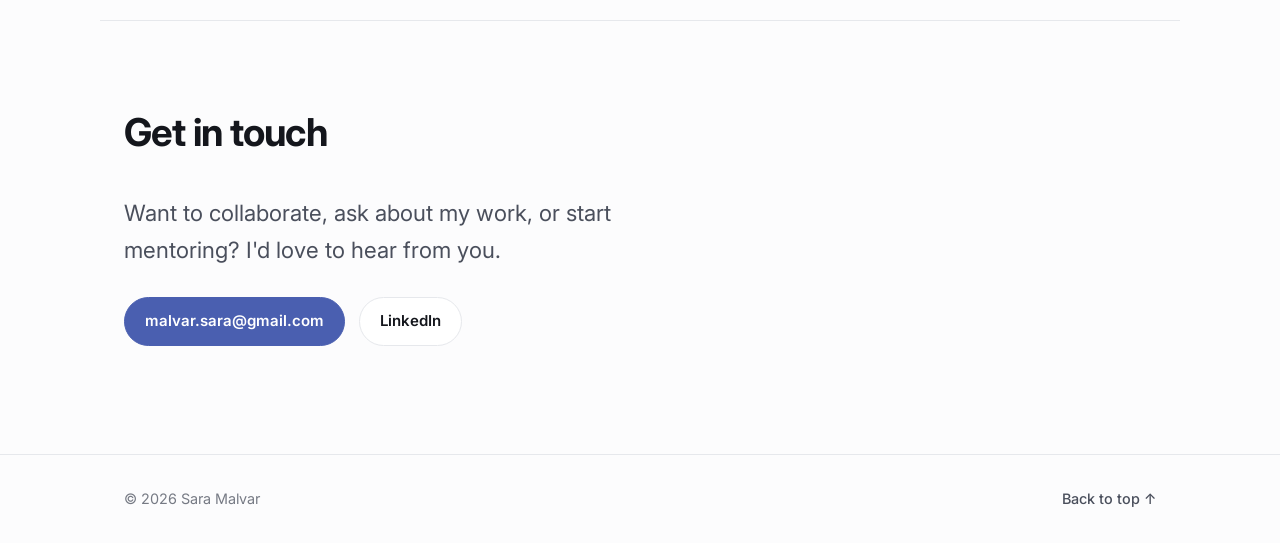
==== commit 28ab33b7: "Align Microsoft Research dates with resume Co-authored-by: Copilot App <223556219+Copilot@users.nore" ====
--- a/index.html
+++ b/index.html
@@ -18,7 +18,7 @@
   <link rel="preconnect" href="https://fonts.gstatic.com" crossorigin />
   <link href="https://fonts.googleapis.com/css2?family=Inter:wght@400;500;600;700;800&family=Fraunces:opsz,wght@9..144,500;9..144,600&display=swap" rel="stylesheet" />
   <link rel="icon" type="image/svg+xml" href="assets/favicon.svg" />
-  <link rel="stylesheet" href="styles.css" />
+  <link rel="stylesheet" href="styles.css?v=2" />
 </head>
 <body>
   <a class="skip-link" href="#main">Skip to content</a>
@@ -292,16 +292,16 @@
               <span class="experience-slide__date">2024 — Present</span>
               <div class="experience-slide__card">
                 <p class="experience-slide__org experience-slide__org--lead">Frontier Tuning Evaluation — Microsoft</p>
-                <ol class="role-track">
-                  <li class="role-track__item role-track__item--current">
+                <div class="role-track">
+                  <div class="role-track__item role-track__item--current">
                     <h3 class="role-track__title">Principal Applied Scientist · Tech Lead</h3>
                     <span class="role-track__dates">Aug 2026 — Present</span>
-                  </li>
-                  <li class="role-track__item">
+                  </div>
+                  <div class="role-track__item">
                     <h3 class="role-track__title">Staff Applied Scientist</h3>
                     <span class="role-track__dates">2024 — 2026</span>
-                  </li>
-                </ol>
+                  </div>
+                </div>
                 <p>Lead the AI evaluation, benchmarking, and grading infrastructure behind Microsoft 365 Frontier Tuning, Microsoft's platform for fine-tuning enterprise AI agents. Stepped up as tech lead of the evaluation team in August 2026.</p>
                 <ul class="experience-slide__bullets">
                   <li>Architected the evaluation backbone across Copilot agent workflows.</li>
@@ -313,7 +313,7 @@
             </article>
             <article class="experience-slide">
               <div class="experience-slide__marker"><span class="logo-chip"><img src="assets/logos/microsoft.svg" alt="Microsoft Research logo" /></span></div>
-              <span class="experience-slide__date">2021 — 2023</span>
+              <span class="experience-slide__date">Aug 2021 — Sep 2024</span>
               <div class="experience-slide__card">
                 <h3>Sr. Research Software Development Engineer</h3>
                 <p class="experience-slide__org">Microsoft Research</p>
--- a/styles.css
+++ b/styles.css
@@ -326,7 +326,7 @@
 .experience-slide__bullets li { margin-bottom: 6px; font-size: 0.86rem; line-height: 1.45; }
 /* role progression inside a single card, for promotions within the same team */
 .experience-slide__org--lead { margin-bottom: 14px; }
-.role-track { list-style: none; margin: 0 0 14px; padding: 0; }
+.role-track { margin: 0 0 14px; padding: 0; }
 .role-track__item { position: relative; padding-left: 20px; padding-bottom: 12px; }
 .role-track__item:last-child { padding-bottom: 0; }
 .role-track__item::before {
